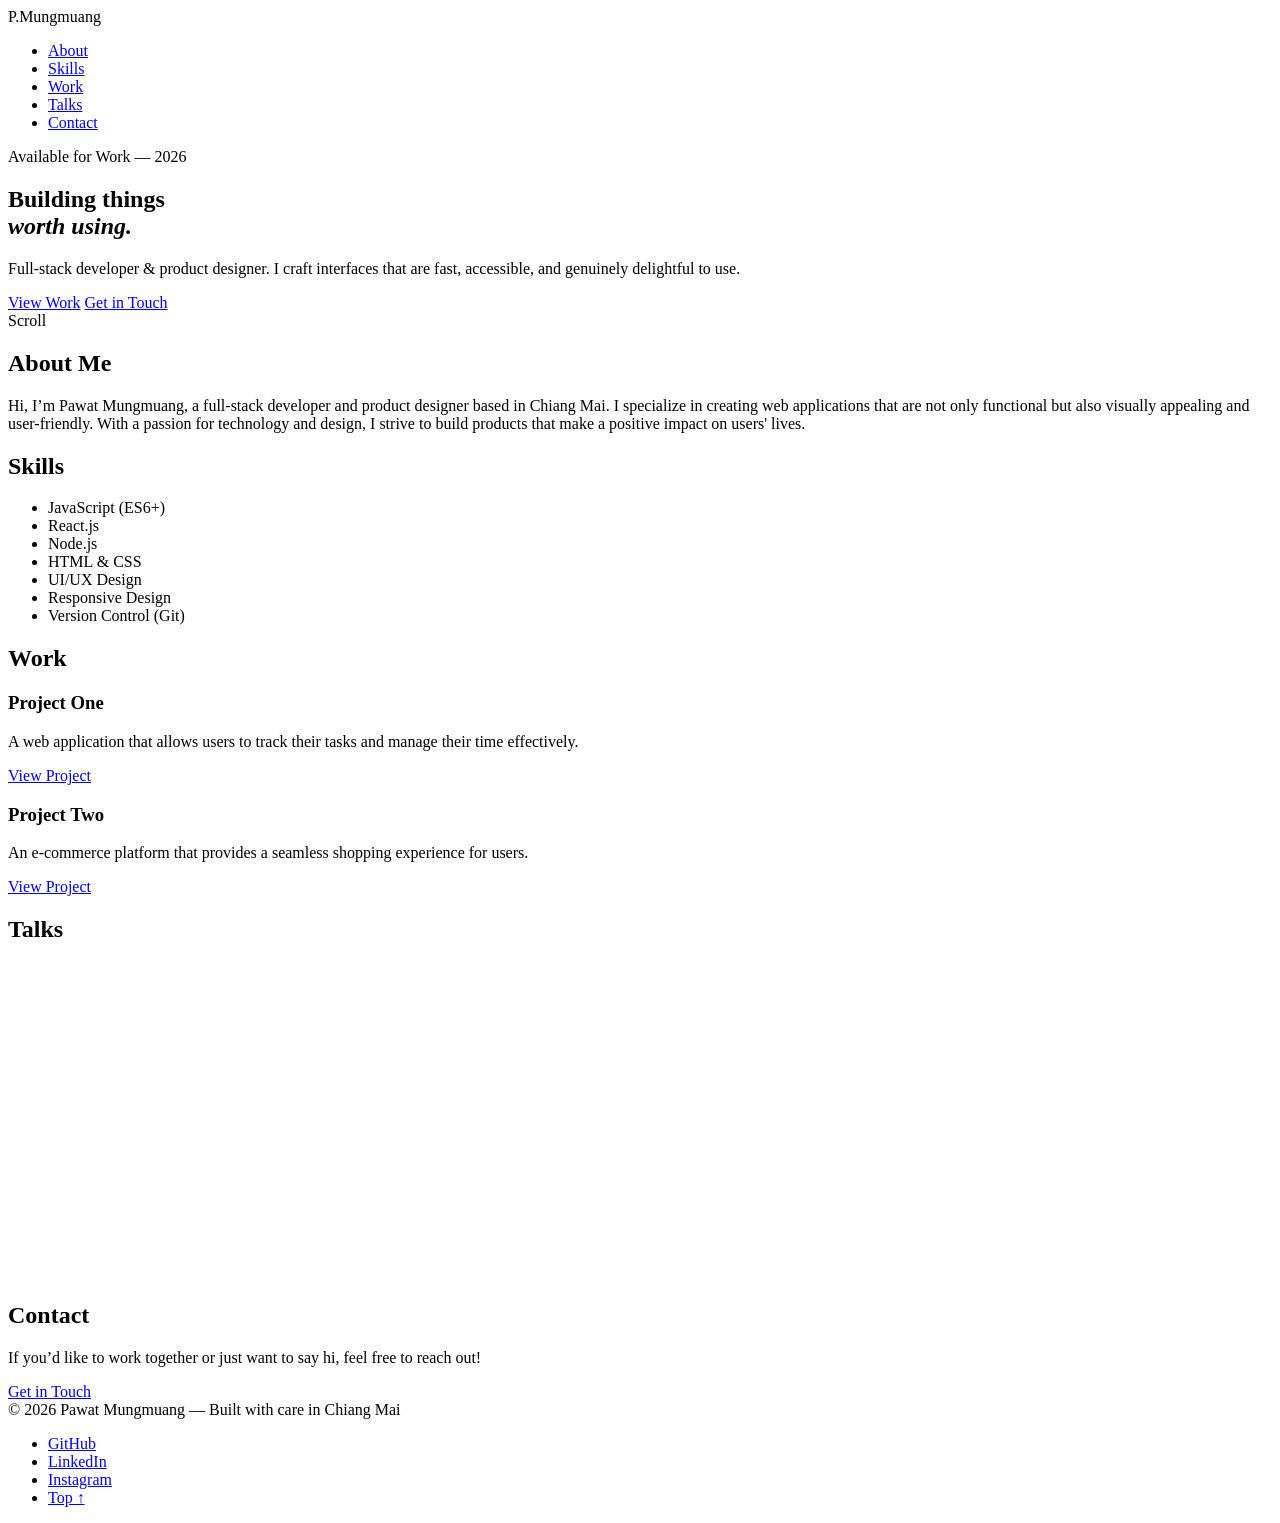
==== portfolio.html @ a6acd575 "initialize the web structure with nav & footer no css for now" ====
<!DOCTYPE html>
<html lang="en">

<head>
  <meta charset="UTF-8">
  <meta name="viewport" content="width=device-width, initial-scale=1.0">
  <title>Pawat Mungmuang — Portfolio</title>
  <meta name="description"
    content="Full-stack developer & product designer portfolio featuring projects, skills, and talks.">
  <link rel="preconnect" href="https://fonts.googleapis.com">
  <link rel="preconnect" href="https://fonts.gstatic.com" crossorigin>
  <link
    href="https://fonts.googleapis.com/css2?family=Playfair+Display:ital,wght@0,700;0,900;1,700&family=Inter:wght@300;400;500&family=JetBrains+Mono:wght@400;500&display=swap"
    rel="stylesheet">
  <link rel="stylesheet" href="style.css">
</head>

<body>
  <nav>
    <div class="nav-logo">P<span>.</span>Mungmuang</div>
    <ul class="nav-links">
      <li><a href="#about">About</a></li>
      <li><a href="#skills">Skills</a></li>
      <li><a href="#projects">Work</a></li>
      <li><a href="#video">Talks</a></li>
      <li><a href="#contact">Contact</a></li>
    </ul>
  </nav>

  <section id="home">
    <div class="hero-bg"></div>
    <div class="hero-overlay"></div>
    <div class="hero-content">
      <div class="hero-badge">Available for Work — 2026</div>
      <h1>Building things<br><em>worth using.</em></h1>
      <p class="hero-sub">Full-stack developer &amp; product designer. I craft interfaces that are fast, accessible, and
        genuinely delightful to use.</p>
      <div class="cta-row">
        <a href="#projects" class="btn btn-fill">View Work</a>
        <a href="#contact" class="btn btn-ghost">Get in Touch</a>
      </div>
    </div>
    <div class="scroll-hint">
      <div class="scroll-line"></div>
      <span>Scroll</span>
    </div>
  </section>

  <section id="about">
    <div class="section-content">
      <h2>About Me</h2>
      <p>Hi, I’m Pawat Mungmuang, a full-stack developer and product designer based in Chiang Mai. I specialize in
        creating web applications that are not only functional but also visually appealing and user-friendly. With a
        passion for technology and design, I strive to build products that make a positive impact on users' lives.</p>
    </div>
  </section>

  <section id="skills">
    <div class="section-content">
      <h2>Skills</h2>
      <ul class="skills-list">
        <li>JavaScript (ES6+)</li>
        <li>React.js</li>
        <li>Node.js</li>
        <li>HTML & CSS</li>
        <li>UI/UX Design</li>
        <li>Responsive Design</li>
        <li>Version Control (Git)</li>
      </ul>
    </div>
  </section>

  <section id="projects">
    <div class="section-content">
      <h2>Work</h2>
      <div class="projects-grid">
        <div class="project-card">
          <h3>Project One</h3>
          <p>A web application that allows users to track their tasks and manage their time effectively.</p>
          <a href="#" class="btn btn-ghost">View Project</a>
        </div>
        <div class="project-card">
          <h3>Project Two</h3>
          <p>An e-commerce platform that provides a seamless shopping experience for users.</p>
          <a href="#" class="btn btn-ghost">View Project</a>
        </div>
        <!-- Add more project cards as needed -->
      </div>
    </div>
  </section>

  <section id="video">
    <div class="section-content">
      <h2>Talks</h2>
      <div class="video-container">
        <iframe width="560" height="315" src="https://www.youtube.com/embed/dQw4w9WgXcQ" title="YouTube video player"
          frameborder="0" allow="accelerometer; autoplay; clipboard-write; encrypted-media; gyroscope; picture-in-picture"
          allowfullscreen></iframe>
      </div>
    </div>
  </section>

  <section id="contact">
    <div class="section-content">
      <h2>Contact</h2>
      <p>If you’d like to work together or just want to say hi, feel free to reach out!</p>
      <a href="mailto:pawat.mungmuang@gmail.com" class="btn btn-primary">Get in Touch</a>
    </div>
  </section>

  <footer>
    <span class="footer-copy">© 2026 Pawat Mungmuang — Built with care in Chiang Mai</span>
    <ul class="footer-links">
      <li><a href="https://github.com/Guide5028" target="_blank" rel="noreferrer">GitHub</a></li>
      <li><a href="https://www.linkedin.com/in/pawat-mungmuang-770a5140a/" target="_blank" rel="noreferrer">LinkedIn</a>
      </li>
      <li><a href="https://www.instagram.com/microwarm.g/" target="_blank" rel="noreferrer">Instagram</a></li>
      <li><a href="#home">Top ↑</a></li>
    </ul>
  </footer>

</body>

</html>
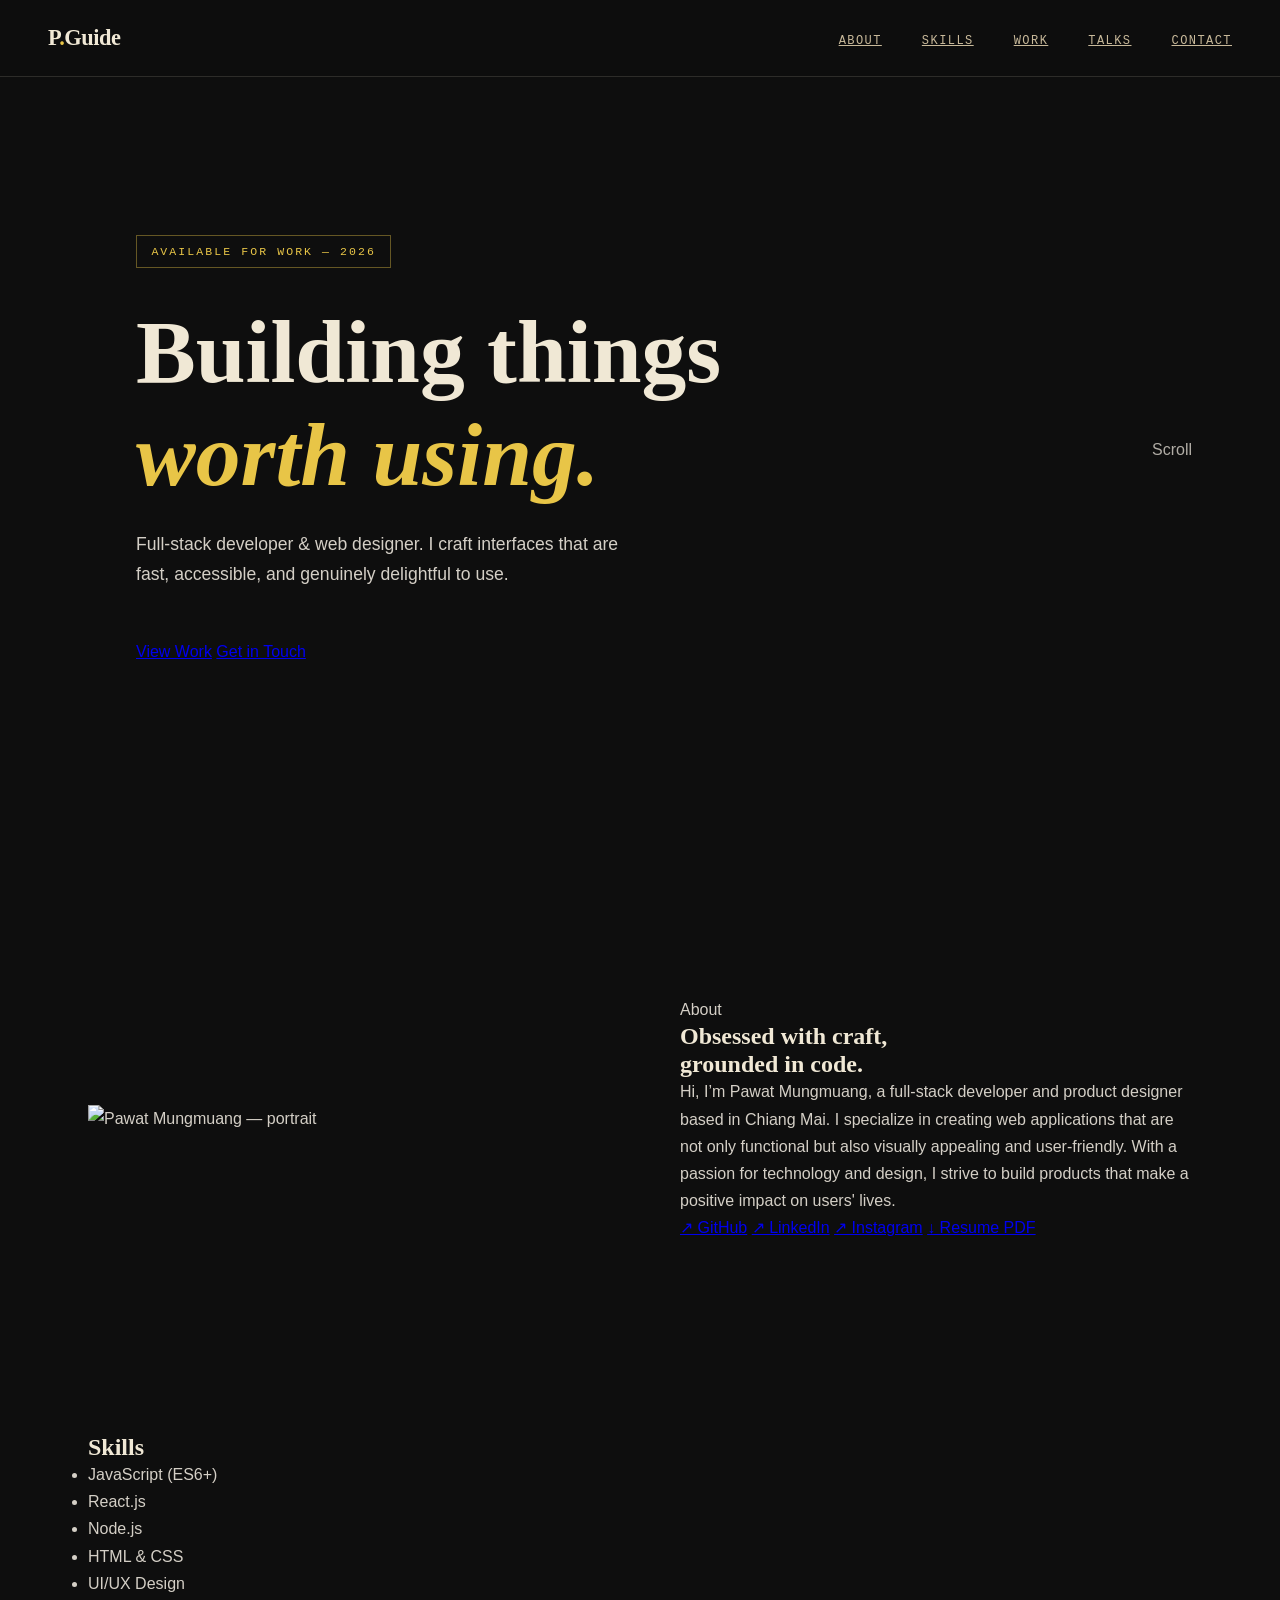
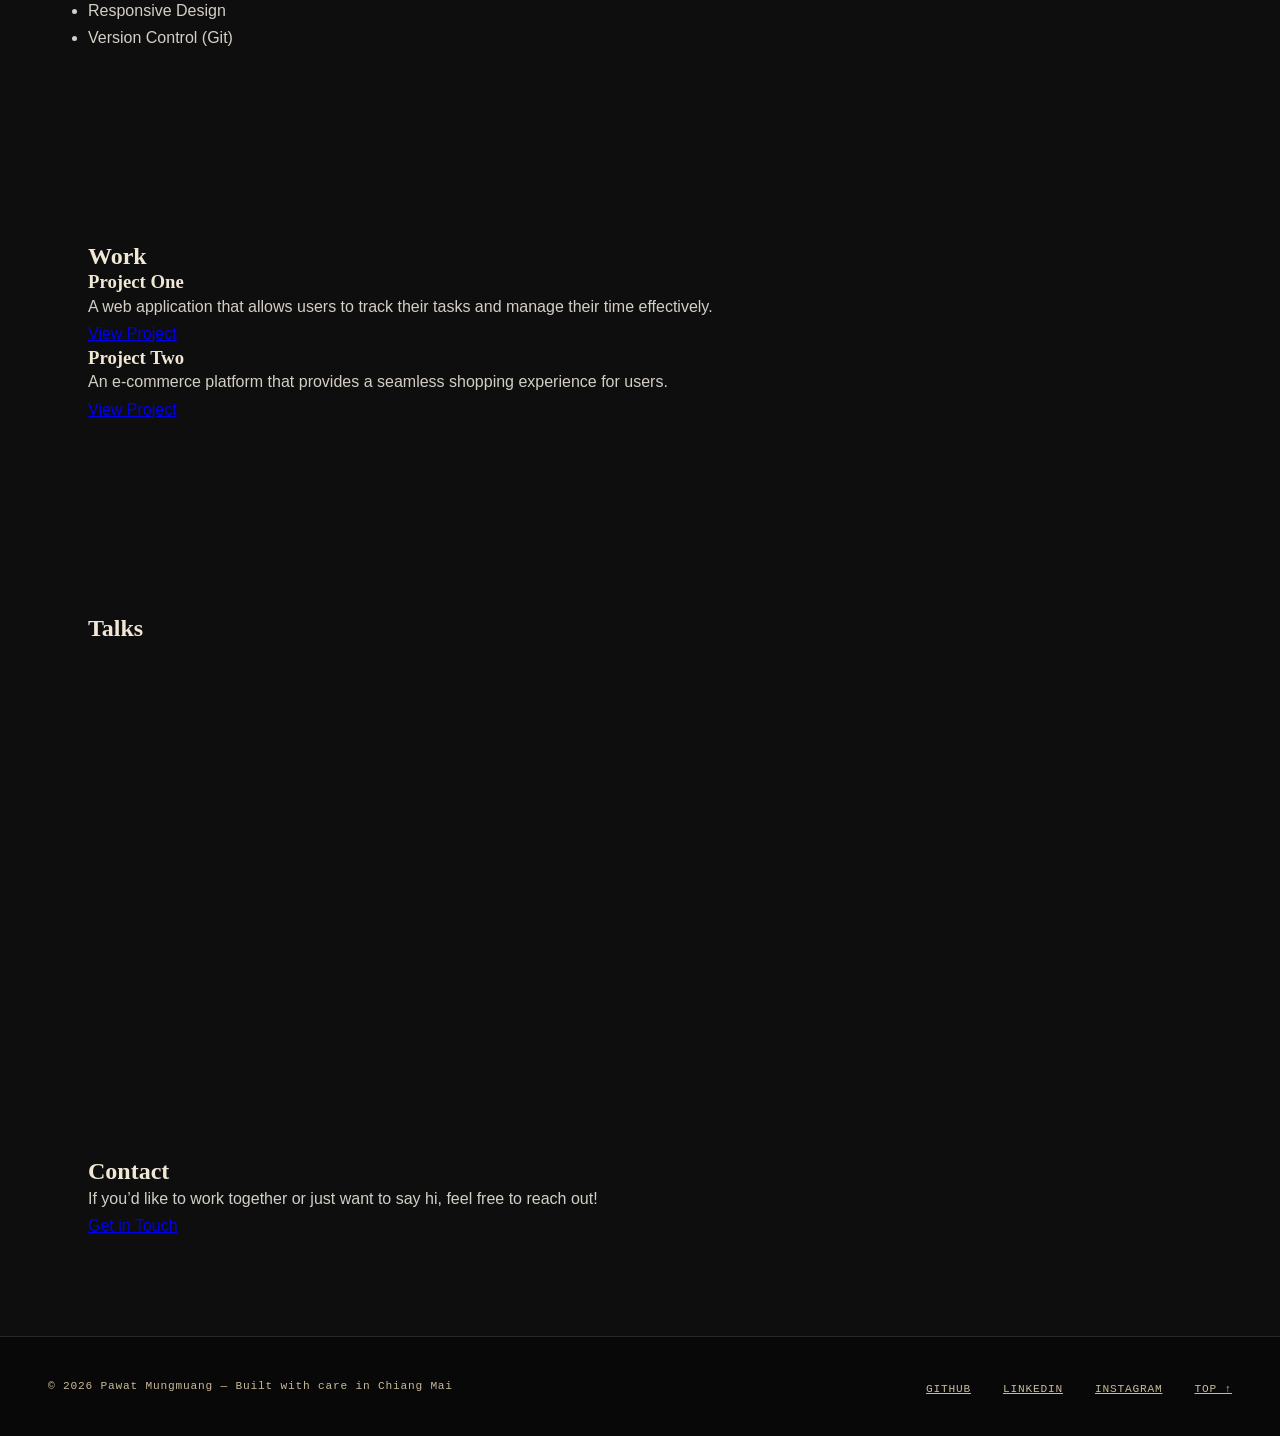
==== commit 2e925611: "HTML : edit hero banner and about section, CSS : Add nav+ hero banner + footer" ====
--- a/portfolio.html
+++ b/portfolio.html
@@ -17,7 +17,7 @@
 
 <body>
   <nav>
-    <div class="nav-logo">P<span>.</span>Mungmuang</div>
+    <div class="nav-logo">P<span>.</span>Guide</div>
     <ul class="nav-links">
       <li><a href="#about">About</a></li>
       <li><a href="#skills">Skills</a></li>
@@ -33,7 +33,7 @@
     <div class="hero-content">
       <div class="hero-badge">Available for Work — 2026</div>
       <h1>Building things<br><em>worth using.</em></h1>
-      <p class="hero-sub">Full-stack developer &amp; product designer. I craft interfaces that are fast, accessible, and
+      <p class="hero-sub">Full-stack developer &amp; web designer. I craft interfaces that are fast, accessible, and
         genuinely delightful to use.</p>
       <div class="cta-row">
         <a href="#projects" class="btn btn-fill">View Work</a>
@@ -47,11 +47,27 @@
   </section>
 
   <section id="about">
-    <div class="section-content">
-      <h2>About Me</h2>
-      <p>Hi, I’m Pawat Mungmuang, a full-stack developer and product designer based in Chiang Mai. I specialize in
-        creating web applications that are not only functional but also visually appealing and user-friendly. With a
-        passion for technology and design, I strive to build products that make a positive impact on users' lives.</p>
+    <div class="g2">
+      <div class="img-frame">
+        <img alt="Pawat Mungmuang — portrait"
+          src="https://images.unsplash.com/photo-1507003211169-0a1dd7228f2d?w=500&h=667&fit=crop&auto=format">
+      </div>
+      <div>
+        <span class="label">About</span>
+        <h2>Obsessed with craft,<br>grounded in code.</h2>
+        <p class="about-p">Hi, I’m Pawat Mungmuang, a full-stack developer and product designer based in Chiang Mai. I
+          specialize in
+          creating web applications that are not only functional but also visually appealing and user-friendly. With a
+          passion for technology and design, I strive to build products that make a positive impact on users' lives.</p>
+        <div class="socials">
+          <a href="https://github.com/Guide5028" target="_blank" rel="noreferrer">↗ GitHub</a>
+          <a href="https://www.linkedin.com/in/pawat-mungmuang-770a5140a/" target="_blank" rel="noreferrer">↗
+            LinkedIn</a>
+          <a href="https://www.instagram.com/microwarm.g/" target="_blank" rel="noreferrer">↗ Instagram</a>
+          <a href="https://drive.google.com/file/d/1X5JZJZJZJZJZJZJZJZJZJZJZJZJZJZJ/view?usp=sharing" target="_blank"
+            rel="noreferrer">↓ Resume PDF</a>
+        </div>
+      </div>
     </div>
   </section>
 
@@ -93,8 +109,9 @@
     <div class="section-content">
       <h2>Talks</h2>
       <div class="video-container">
-        <iframe width="560" height="315" src="https://www.youtube.com/embed/dQw4w9WgXcQ" title="YouTube video player"
-          frameborder="0" allow="accelerometer; autoplay; clipboard-write; encrypted-media; gyroscope; picture-in-picture"
+        <iframe width="560" height="315" src="https://www.youtube.com/watch?v=dQw4w9WgXcQ" title="YouTube video player"
+          frameborder="0"
+          allow="accelerometer; autoplay; clipboard-write; encrypted-media; gyroscope; picture-in-picture"
           allowfullscreen></iframe>
       </div>
     </div>
--- a/style.css
+++ b/style.css
@@ -0,0 +1,203 @@
+:root {
+  --bg: #0e0e0e;
+  --card: #1a1a1a;
+  --cream: #f0e8d5;
+  --muted: #c8b99a;
+  --accent: #e8c547;
+  --accent2: #a8893a;
+  --body: #d4cfc6;
+  --b-sub: #f0e8d524;
+  --b-acc: #e8c54766;
+}
+
+*,
+*::before,
+*::after {
+  box-sizing: border-box;
+  margin: 0;
+  padding: 0;
+}
+
+html {
+  scroll-behavior: smooth;
+  font-size: 16px;
+}
+
+body {
+  background: var(--bg);
+  color: var(--body);
+  font-family: "Inter", sans-serif;
+  line-height: 1.7;
+}
+
+h1,
+h2,
+h3 {
+  color: var(--cream);
+  font-family: "Playfair Display", serif;
+  line-height: 1.15;
+}
+
+/* nav */
+nav {
+  z-index: 100;
+  backdrop-filter: blur(14px);
+  -webkit-backdrop-filter: blur(14px);
+  border-bottom: 1px solid var(--b-sub);
+  background: #0e0e0ee0;
+  justify-content: space-between;
+  align-items: center;
+  padding: 1.2rem 3rem;
+  display: flex;
+  position: fixed;
+  top: 0;
+  left: 0;
+  right: 0;
+}
+
+.nav-logo {
+  color: var(--cream);
+  letter-spacing: -0.02em;
+  font-family: "Playfair Display", serif;
+  font-size: 1.4rem;
+  font-weight: 700;
+}
+
+.nav-logo span {
+  color: var(--accent);
+}
+
+.nav-links {
+  gap: 2.5rem;
+  list-style: none;
+  display: flex;
+}
+
+.nav-links a {
+  letter-spacing: 0.12em;
+  text-transform: uppercase;
+  color: var(--muted);
+  font-family: "JetBrains Mono", monospace;
+  font-size: 0.75rem;
+}
+
+.nav-links a:hover {
+  color: var(--accent);
+}
+
+section {
+  max-width: 1200px;
+  margin: 0 auto;
+  padding: 6rem 3rem;
+}
+
+.g2 {
+  grid-template-columns: 1fr 1fr;
+  align-items: center;
+  gap: 5rem;
+  display: grid;
+}
+
+/* Hero */
+#home {
+  align-items: center;
+  min-height: 100vh;
+  display: flex;
+  position: relative;
+  overflow: hidden;
+}
+
+.hero-bg {
+  filter: brightness(0.22) saturate(0.5);
+  z-index: 0;
+  background-image: url("https://images.unsplash.com/photo-1555066931-4365d14bab8c?w=1600&h=900&fit=crop&auto=format");
+  background-position: center;
+  background-size: cover;
+  position: absolute;
+  inset: 0;
+}
+
+.hero-overlay {
+  z-index: 1;
+  background: linear-gradient(135deg, #0e0e0ec7 0%, #0e0e0e40 65%, #0000 100%);
+  position: absolute;
+  inset: 0;
+}
+
+.hero-content {
+  z-index: 2;
+  width: 100%;
+  max-width: 1200px;
+  margin: 0 auto;
+  padding: 8rem 3rem;
+  position: relative;
+}
+
+.hero-badge {
+  letter-spacing: 0.18em;
+  text-transform: uppercase;
+  color: var(--accent);
+  border: 1px solid var(--b-acc);
+  margin-bottom: 2rem;
+  padding: 0.35rem 0.9rem;
+  font-family: "JetBrains Mono", monospace;
+  font-size: 0.72rem;
+  display: inline-block;
+}
+
+#home h1 {
+  max-width: 14ch;
+  margin-bottom: 1.5rem;
+  font-size: clamp(3rem, 7vw, 6.5rem);
+  font-weight: 900;
+}
+
+#home h1 em {
+  color: var(--accent);
+  font-style: italic;
+}
+
+.hero-sub {
+  color: var(--body);
+  max-width: 50ch;
+  margin-bottom: 3rem;
+  font-size: 1.1rem;
+  font-weight: 300;
+}
+
+/* Footer */
+footer {
+  border-top: 1px solid var(--b-sub);
+  background: #080808;
+  flex-wrap: wrap;
+  justify-content: space-between;
+  align-items: center;
+  gap: 1rem;
+  padding: 2.25rem 3rem;
+  display: flex;
+}
+
+.footer-copy {
+  color: var(--muted);
+  letter-spacing: 0.07em;
+  font-family: "JetBrains Mono", monospace;
+  font-size: 0.7rem;
+}
+
+.footer-links {
+  gap: 2rem;
+  list-style: none;
+  display: flex;
+}
+
+.footer-links a {
+  color: var(--muted);
+  letter-spacing: 0.07em;
+  text-transform: uppercase;
+  font-family: "JetBrains Mono", monospace;
+  font-size: 0.7rem;
+}
+
+.footer-links a:hover {
+  color: var(--accent);
+}
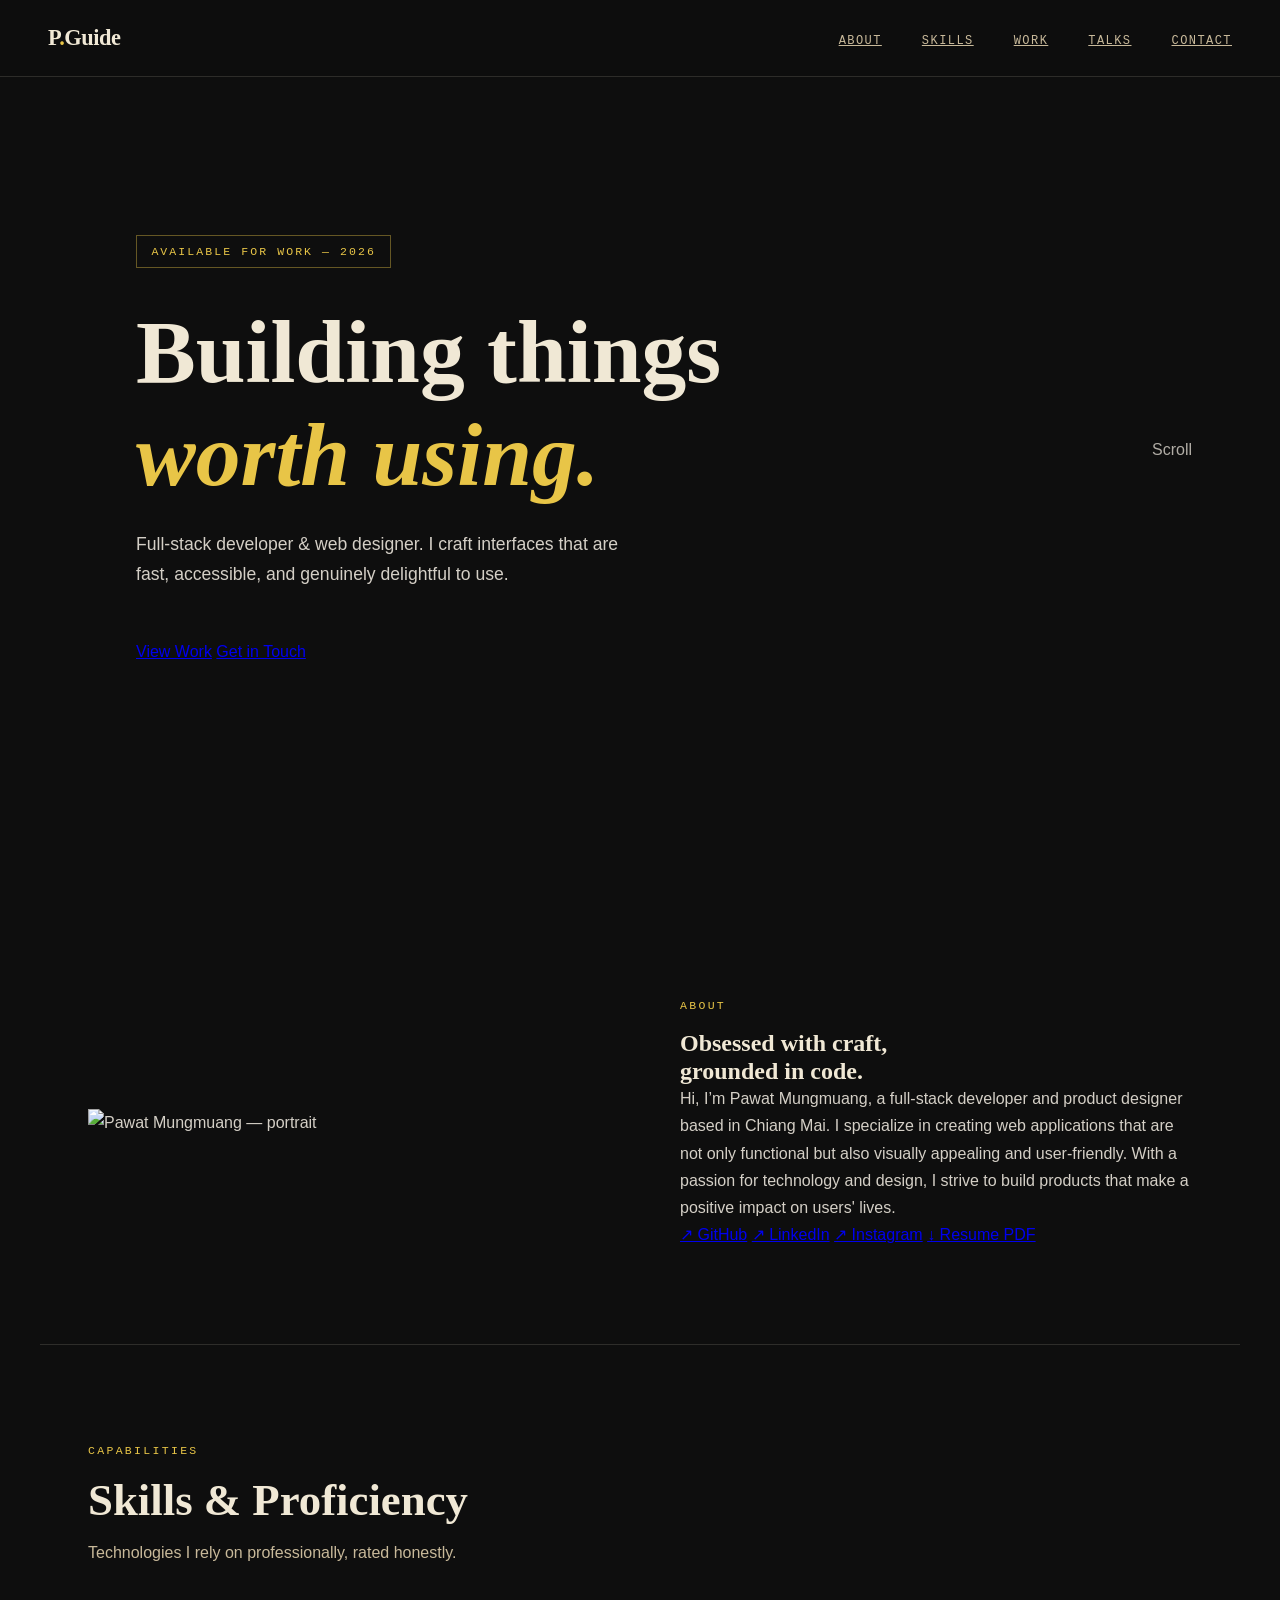
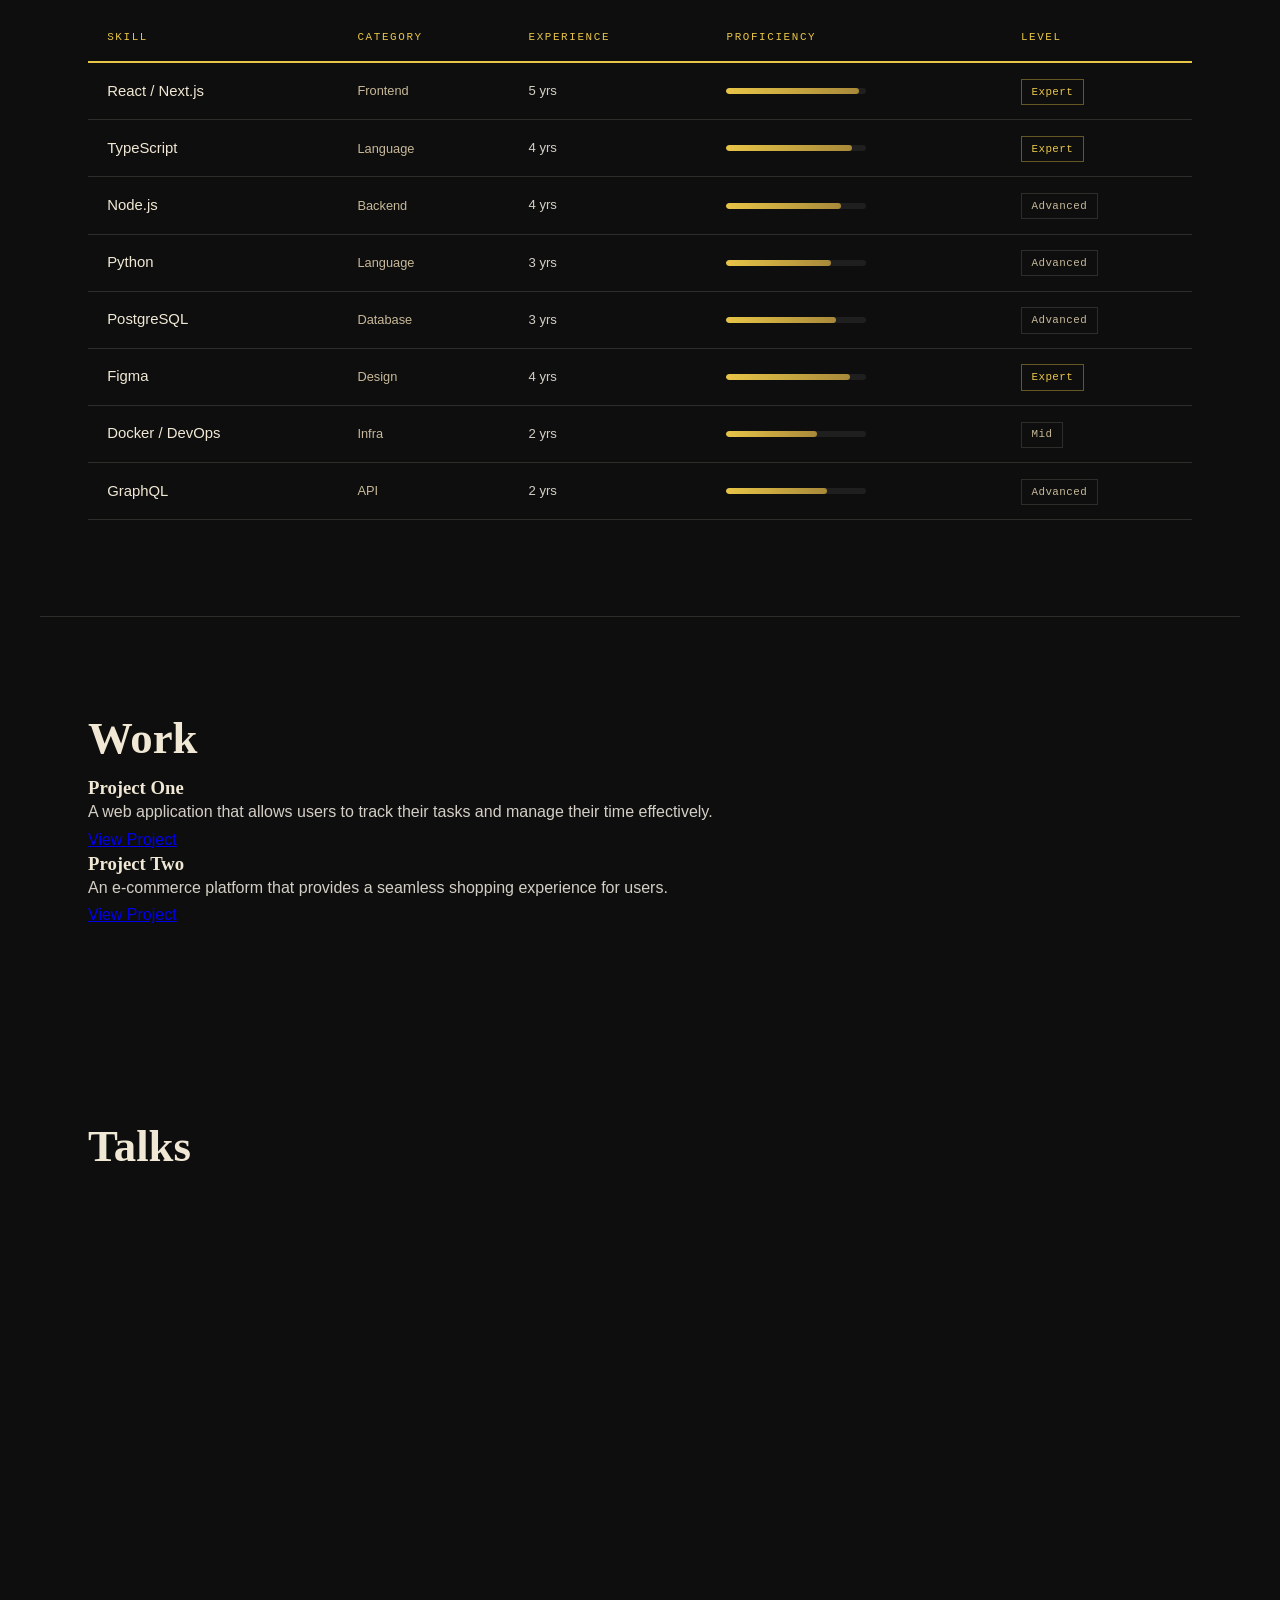
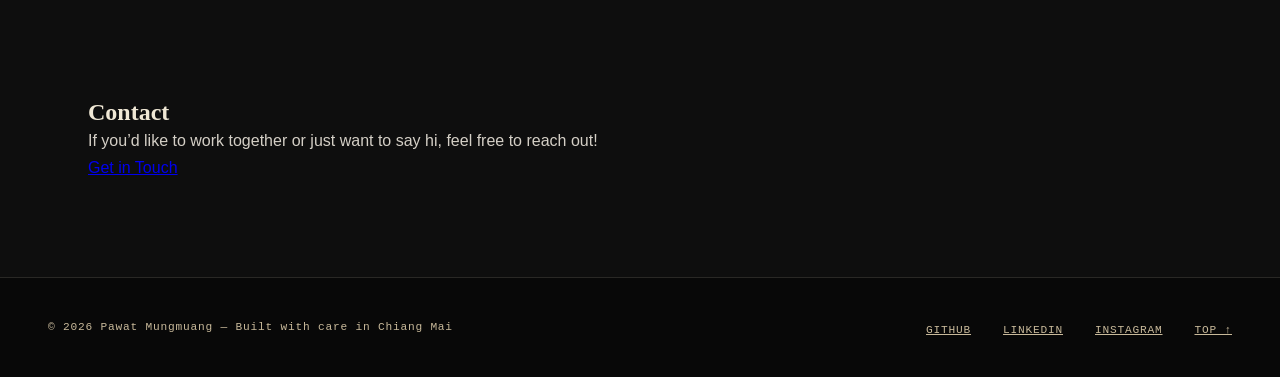
==== commit c923678a: "update skills section in both html and css" ====
--- a/portfolio.html
+++ b/portfolio.html
@@ -16,6 +16,7 @@
 </head>
 
 <body>
+
   <nav>
     <div class="nav-logo">P<span>.</span>Guide</div>
     <ul class="nav-links">
@@ -71,20 +72,116 @@
     </div>
   </section>
 
+  <hr class="divider">
+
   <section id="skills">
-    <div class="section-content">
-      <h2>Skills</h2>
-      <ul class="skills-list">
-        <li>JavaScript (ES6+)</li>
-        <li>React.js</li>
-        <li>Node.js</li>
-        <li>HTML & CSS</li>
-        <li>UI/UX Design</li>
-        <li>Responsive Design</li>
-        <li>Version Control (Git)</li>
-      </ul>
-    </div>
-  </section>
+    <span class="label">Capabilities</span>
+    <h2>Skills &amp; Proficiency</h2>
+    <p class="section-sub">Technologies I rely on professionally, rated honestly.</p>
+    <table>
+      <thead>
+        <tr>
+          <th>Skill</th>
+          <th>Category</th>
+          <th>Experience</th>
+          <th>Proficiency</th>
+          <th>Level</th>
+        </tr>
+      </thead>
+      <tbody>
+        <tr>
+          <td class="sn">React / Next.js</td>
+          <td class="mono skill-cat">Frontend</td>
+          <td class="mono skill-years">5 yrs</td>
+          <td>
+            <div class="bar-wrap">
+              <div class="bar-fill" style="width: 95%;"></div>
+            </div>
+          </td>
+          <td><span class="badge expert">Expert</span></td>
+        </tr>
+        <tr>
+          <td class="sn">TypeScript</td>
+          <td class="mono skill-cat">Language</td>
+          <td class="mono skill-years">4 yrs</td>
+          <td>
+            <div class="bar-wrap">
+              <div class="bar-fill" style="width: 90%;"></div>
+            </div>
+          </td>
+          <td><span class="badge expert">Expert</span></td>
+        </tr>
+        <tr>
+          <td class="sn">Node.js</td>
+          <td class="mono skill-cat">Backend</td>
+          <td class="mono skill-years">4 yrs</td>
+          <td>
+            <div class="bar-wrap">
+              <div class="bar-fill" style="width: 82%;"></div>
+            </div>
+          </td>
+          <td><span class="badge">Advanced</span></td>
+        </tr>
+        <tr>
+          <td class="sn">Python</td>
+          <td class="mono skill-cat">Language</td>
+          <td class="mono skill-years">3 yrs</td>
+          <td>
+            <div class="bar-wrap">
+              <div class="bar-fill" style="width: 75%;"></div>
+            </div>
+          </td>
+          <td><span class="badge">Advanced</span></td>
+        </tr>
+        <tr>
+          <td class="sn">PostgreSQL</td>
+          <td class="mono skill-cat">Database</td>
+          <td class="mono skill-years">3 yrs</td>
+          <td>
+            <div class="bar-wrap">
+              <div class="bar-fill" style="width: 78%;"></div>
+            </div>
+          </td>
+          <td><span class="badge">Advanced</span></td>
+        </tr>
+        <tr>
+          <td class="sn">Figma</td>
+          <td class="mono skill-cat">Design</td>
+          <td class="mono skill-years">4 yrs</td>
+          <td>
+            <div class="bar-wrap">
+              <div class="bar-fill" style="width: 88%;"></div>
+            </div>
+          </td>
+          <td><span class="badge expert">Expert</span></td>
+        </tr>
+        <tr>
+          <td class="sn">Docker / DevOps</td>
+          <td class="mono skill-cat">Infra</td>
+          <td class="mono skill-years">2 yrs</td>
+          <td>
+            <div class="bar-wrap">
+              <div class="bar-fill" style="width: 65%;"></div>
+            </div>
+          </td>
+          <td><span class="badge">Mid</span></td>
+        </tr>
+        <tr>
+          <td class="sn">GraphQL</td>
+          <td class="mono skill-cat">API</td>
+          <td class="mono skill-years">2 yrs</td>
+          <td>
+            <div class="bar-wrap">
+              <div class="bar-fill" style="width: 72%;"></div>
+            </div>
+          </td>
+          <td><span class="badge">Advanced</span></td>
+        </tr>
+      </tbody>
+    </table>
+  </section>
+
+  <hr class="divider">
 
   <section id="projects">
     <div class="section-content">
--- a/style.css
+++ b/style.css
@@ -98,6 +98,23 @@
   display: grid;
 }
 
+hr.divider {
+  border: none;
+  border-top: 1px solid var(--b-sub);
+  max-width: 1200px;
+  margin: 0 auto;
+}
+
+.label {
+  letter-spacing: 0.2em;
+  text-transform: uppercase;
+  color: var(--accent);
+  margin-bottom: 0.9rem;
+  font-family: "JetBrains Mono", monospace;
+  font-size: 0.72rem;
+  display: block;
+}
+
 /* Hero */
 #home {
   align-items: center;
@@ -163,6 +180,109 @@
   margin-bottom: 3rem;
   font-size: 1.1rem;
   font-weight: 300;
+}
+
+/* About */
+#about {
+  padding: 6rem 3rem;
+}
+
+/* Skills */
+#skills h2 {
+  margin-bottom: 0.75rem;
+  font-size: clamp(2rem, 3.5vw, 3rem);
+}
+
+.section-sub {
+  color: var(--muted);
+  margin-bottom: 3rem;
+}
+
+table {
+  border-collapse: collapse;
+  width: 100%;
+  font-size: 0.93rem;
+}
+
+thead tr {
+  border-bottom: 2px solid var(--accent);
+}
+
+th {
+  letter-spacing: 0.15em;
+  text-transform: uppercase;
+  color: var(--accent);
+  text-align: left;
+  padding: 0.9rem 1.2rem;
+  font-family: "JetBrains Mono", monospace;
+  font-size: 0.68rem;
+  font-weight: 500;
+}
+
+td {
+  color: var(--body);
+  border-bottom: 1px solid var(--b-sub);
+  vertical-align: middle;
+  padding: 0.9rem 1.2rem;
+}
+
+tr:hover td {
+  background: #e8c5470a;
+}
+
+.sn {
+  color: var(--cream);
+  font-weight: 500;
+}
+
+.skill-cat {
+  font-size: 0.8rem;
+  color: var(--muted);
+}
+
+.skill-years {
+  font-size: 0.82rem;
+}
+
+.bar-wrap {
+  background: #ffffff12;
+  border-radius: 3px;
+  width: 140px;
+  height: 6px;
+  overflow: hidden;
+}
+
+.bar-fill {
+  background: linear-gradient(90deg, var(--accent), var(--accent2));
+  border-radius: 3px;
+  height: 100%;
+}
+
+.badge {
+  border: 1px solid var(--b-sub);
+  color: var(--muted);
+  letter-spacing: 0.04em;
+  padding: 0.18rem 0.6rem;
+  font-family: "JetBrains Mono", monospace;
+  font-size: 0.68rem;
+  display: inline-block;
+}
+
+.badge.expert {
+  border-color: var(--b-acc);
+  color: var(--accent);
+}
+
+/* Projects */
+#projects h2 {
+  margin-bottom: 0.75rem;
+  font-size: clamp(2rem, 3.5vw, 3rem);
+}
+
+/* Video */
+#video h2 {
+  margin-bottom: 0.75rem;
+  font-size: clamp(2rem, 3.5vw, 3rem);
 }
 
 /* Footer */
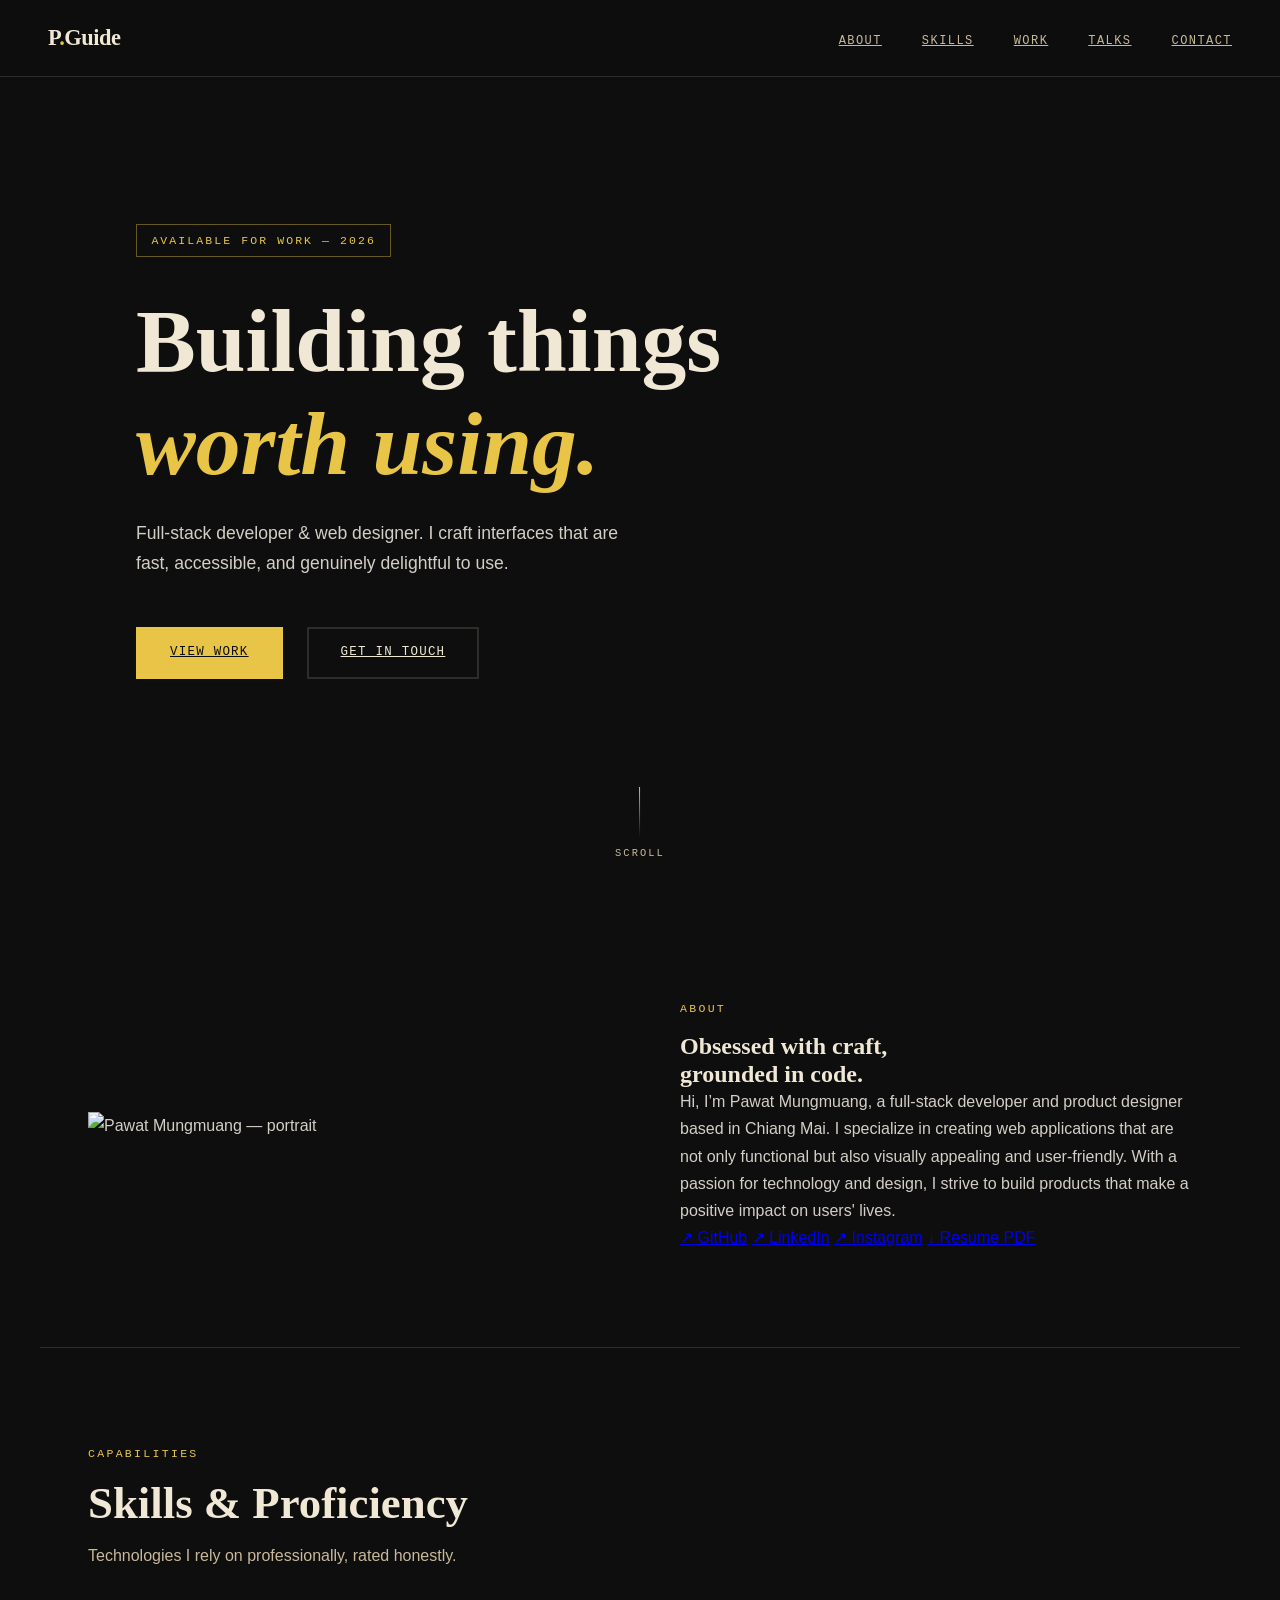
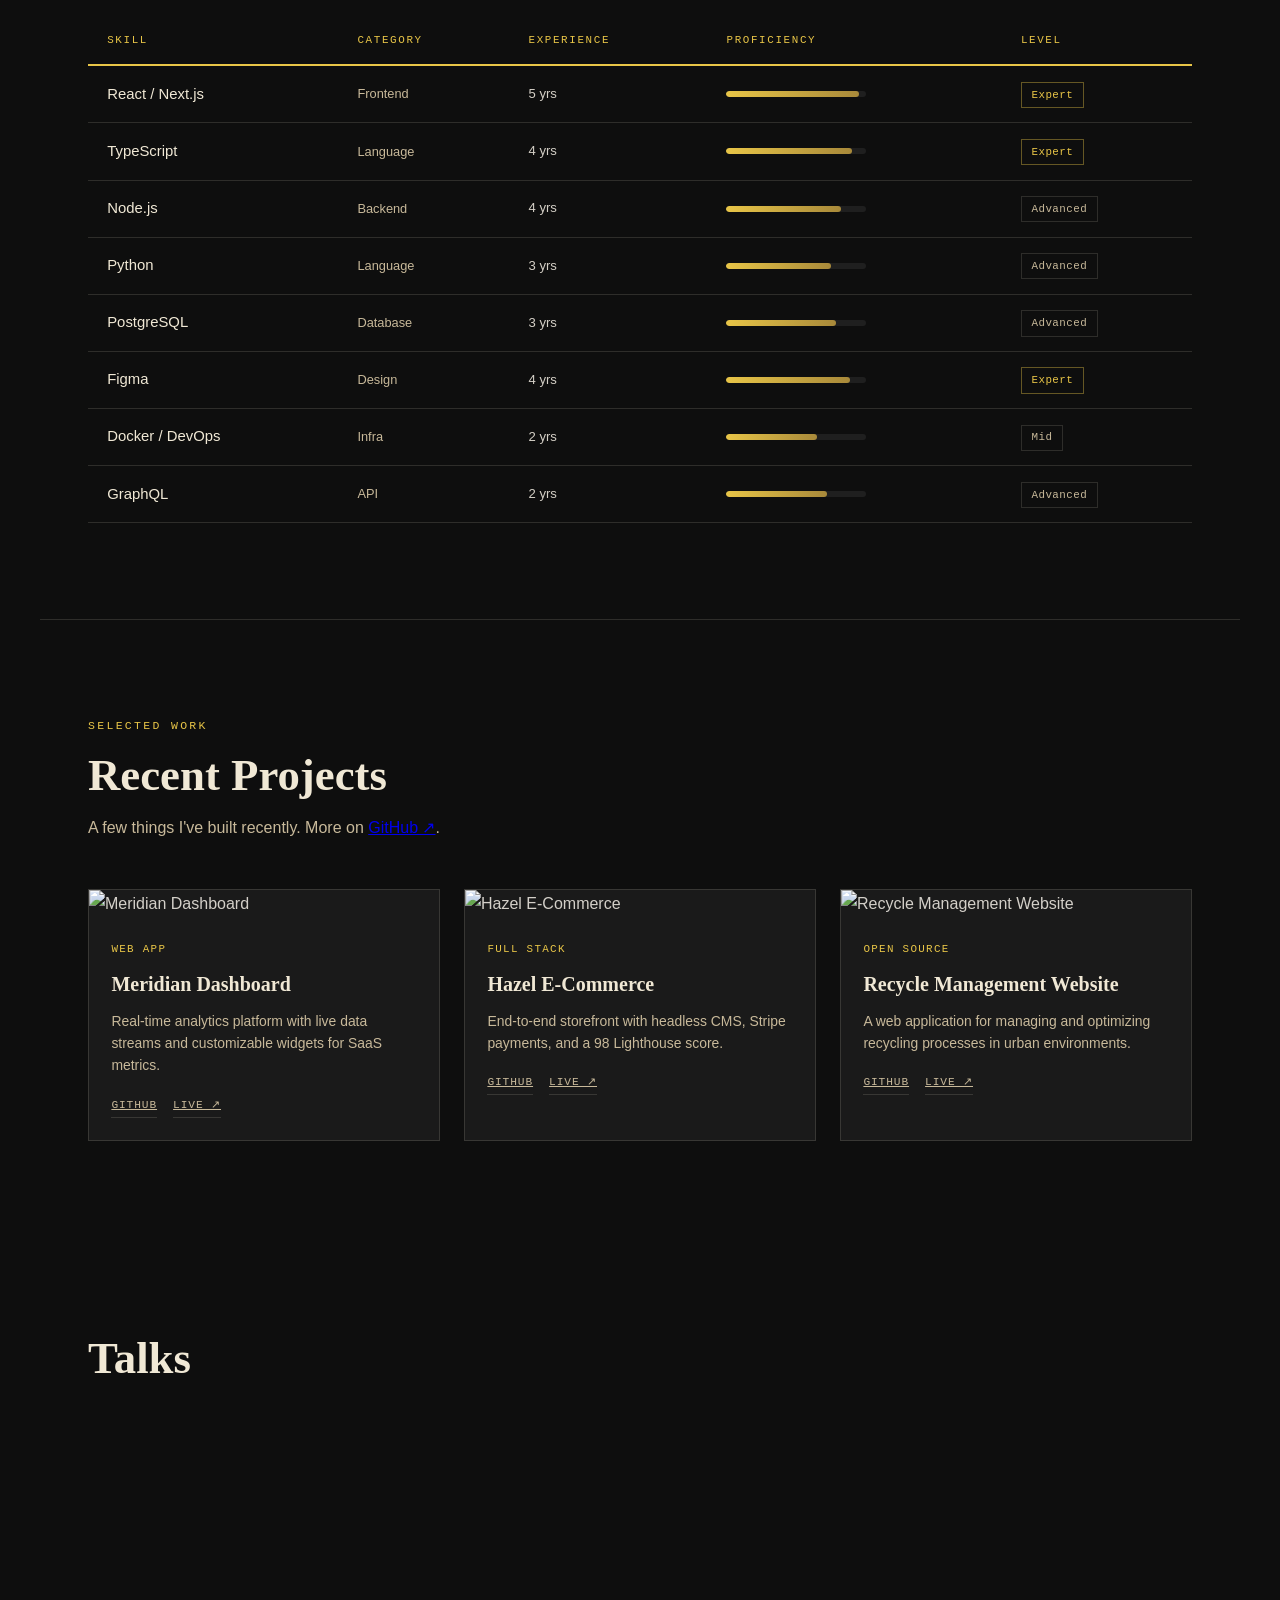
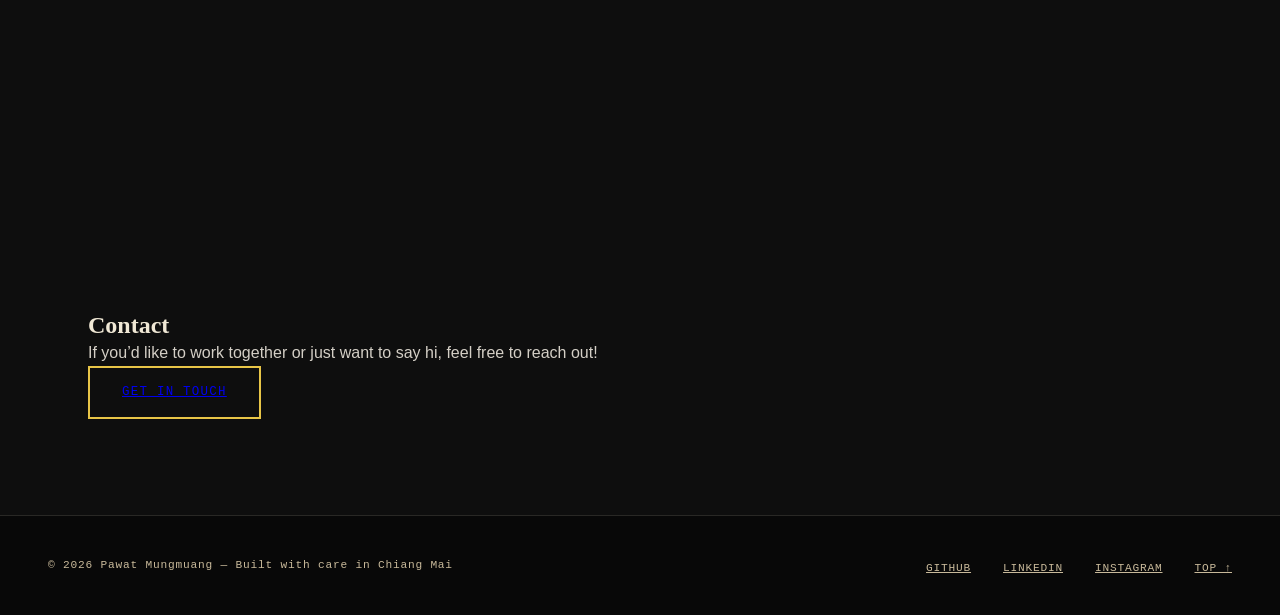
==== commit 80c724cd: "Update Projects section and add cards" ====
--- a/portfolio.html
+++ b/portfolio.html
@@ -184,20 +184,51 @@
   <hr class="divider">
 
   <section id="projects">
-    <div class="section-content">
-      <h2>Work</h2>
-      <div class="projects-grid">
-        <div class="project-card">
-          <h3>Project One</h3>
-          <p>A web application that allows users to track their tasks and manage their time effectively.</p>
-          <a href="#" class="btn btn-ghost">View Project</a>
-        </div>
-        <div class="project-card">
-          <h3>Project Two</h3>
-          <p>An e-commerce platform that provides a seamless shopping experience for users.</p>
-          <a href="#" class="btn btn-ghost">View Project</a>
-        </div>
-        <!-- Add more project cards as needed -->
+    <span class="label">Selected Work</span>
+    <h2>Recent Projects</h2>
+    <p class="section-sub">A few things I've built recently. More on <a href="https://github.com" target="_blank"
+        rel="noreferrer">GitHub ↗</a>.</p>
+    <div class="card-grid">
+      <div class="card">
+        <img alt="Meridian Dashboard"
+          src="https://images.unsplash.com/photo-1551288049-bebda4e38f71?w=600&h=375&fit=crop&auto=format">
+        <div class="card-body">
+          <span class="card-tag">Web App</span>
+          <div class="card-title">Meridian Dashboard</div>
+          <p class="card-desc">Real-time analytics platform with live data streams and customizable widgets for SaaS
+            metrics.</p>
+          <div class="card-links">
+            <a href="https://github.com" target="_blank" rel="noreferrer">GitHub</a>
+            <a href="https://github.com" target="_blank" rel="noreferrer">Live ↗</a>
+          </div>
+        </div>
+      </div>
+      <div class="card">
+        <img alt="Hazel E-Commerce"
+          src="https://images.unsplash.com/photo-1556742049-0cfed4f6a45d?w=600&h=375&fit=crop&auto=format">
+        <div class="card-body">
+          <span class="card-tag">Full Stack</span>
+          <div class="card-title">Hazel E-Commerce</div>
+          <p class="card-desc">End-to-end storefront with headless CMS, Stripe payments, and a 98 Lighthouse score.</p>
+          <div class="card-links">
+            <a href="https://github.com" target="_blank" rel="noreferrer">GitHub</a>
+            <a href="https://github.com" target="_blank" rel="noreferrer">Live ↗</a>
+          </div>
+        </div>
+      </div>
+      <div class="card">
+        <img alt="Recycle Management Website"
+          src="https://media.discordapp.net/attachments/1333651254127235123/1532589100656492736/Screenshot_2569-07-31_at_10.21.45.png?ex=6a6d6653&is=6a6c14d3&hm=c44a9228c68ee12c54109293d2db63074d7901cdd359fbd3a3eaeb58b824cf7e&=&format=webp&quality=lossless&width=1894&height=1088">
+        <div class="card-body">
+          <span class="card-tag">Open Source</span>
+          <div class="card-title">Recycle Management Website</div>
+          <p class="card-desc">A web application for managing and optimizing recycling processes in urban environments.
+          </p>
+          <div class="card-links">
+            <a href="https://github.com/Guide5028/Secondhand-Management-System" target="_blank" rel="noreferrer">GitHub</a>
+            <a href="https://github.com" target="_blank" rel="noreferrer">Live ↗</a>
+          </div>
+        </div>
       </div>
     </div>
   </section>
--- a/style.css
+++ b/style.css
@@ -182,6 +182,72 @@
   font-weight: 300;
 }
 
+.cta-row {
+  gap: 1.5rem;
+  display: flex;
+}
+
+.btn {
+  letter-spacing: 0.1em;
+  text-transform: uppercase;
+  border: 2px solid var(--accent);
+  cursor: pointer;
+  padding: 0.85rem 2rem;
+  font-family: "JetBrains Mono", monospace;
+  font-size: 0.78rem;
+  font-weight: 500;
+  transition: background 0.2s, color 0.2s;
+  display: inline-block;
+}
+
+.btn-fill {
+  background: var(--accent);
+  color: var(--bg);
+}
+
+.btn-fill:hover {
+  color: var(--accent);
+  background: none;
+}
+
+.btn-ghost {
+  color: var(--cream);
+  border-color: var(--b-sub);
+  background: none;
+}
+
+.btn-ghost:hover {
+  border-color: var(--cream);
+  color: var(--cream);
+}
+
+.scroll-hint {
+  z-index: 2;
+  flex-direction: column;
+  align-items: center;
+  gap: 0.5rem;
+  display: flex;
+  position: absolute;
+  bottom: 2.5rem;
+  left: 50%;
+  transform: translateX(-50%);
+}
+
+.scroll-hint span {
+  letter-spacing: 0.2em;
+  text-transform: uppercase;
+  color: var(--muted);
+  font-family: "JetBrains Mono", monospace;
+  font-size: 0.65rem;
+}
+
+.scroll-line {
+  background: linear-gradient(to bottom, var(--accent), transparent);
+  width: 1px;
+  height: 50px;
+  animation: pulse 2s ease-in-out infinite;
+}
+
 /* About */
 #about {
   padding: 6rem 3rem;
@@ -277,6 +343,86 @@
 #projects h2 {
   margin-bottom: 0.75rem;
   font-size: clamp(2rem, 3.5vw, 3rem);
+}
+
+.card-grid {
+  grid-template-columns: repeat(3, 1fr);
+  gap: 1.5rem;
+  display: grid;
+}
+
+.card {
+  background: var(--card);
+  border: 1px solid var(--b-sub);
+  transition: border-color 0.25s, transform 0.25s;
+  overflow: hidden;
+}
+
+.card:hover {
+  border-color: var(--b-acc);
+  transform: translateY(-4px);
+}
+
+.card img {
+  aspect-ratio: 16 / 10;
+  object-fit: cover;
+  filter: grayscale(25%);
+  width: 100%;
+  transition: filter 0.3s;
+}
+
+.card:hover img {
+  filter: grayscale(0%);
+}
+
+.card-body {
+  padding: 1.4rem;
+}
+
+.card-tag {
+  letter-spacing: 0.12em;
+  text-transform: uppercase;
+  color: var(--accent);
+  margin-bottom: 0.55rem;
+  font-family: "JetBrains Mono", monospace;
+  font-size: 0.68rem;
+  display: block;
+}
+
+.card-title {
+  color: var(--cream);
+  margin-bottom: 0.55rem;
+  font-family: "Playfair Display", serif;
+  font-size: 1.25rem;
+  font-weight: 700;
+}
+
+.card-desc {
+  color: var(--muted);
+  margin-bottom: 1.2rem;
+  font-size: 0.87rem;
+  line-height: 1.6;
+}
+
+.card-links {
+  gap: 1rem;
+  display: flex;
+}
+
+.card-links a {
+  color: var(--muted);
+  letter-spacing: 0.08em;
+  text-transform: uppercase;
+  border-bottom: 1px solid var(--b-sub);
+  padding-bottom: 0.12rem;
+  font-family: "JetBrains Mono", monospace;
+  font-size: 0.7rem;
+  transition: color 0.2s, border-color 0.2s;
+}
+
+.card-links a:hover {
+  color: var(--accent);
+  border-color: var(--b-acc);
 }
 
 /* Video */
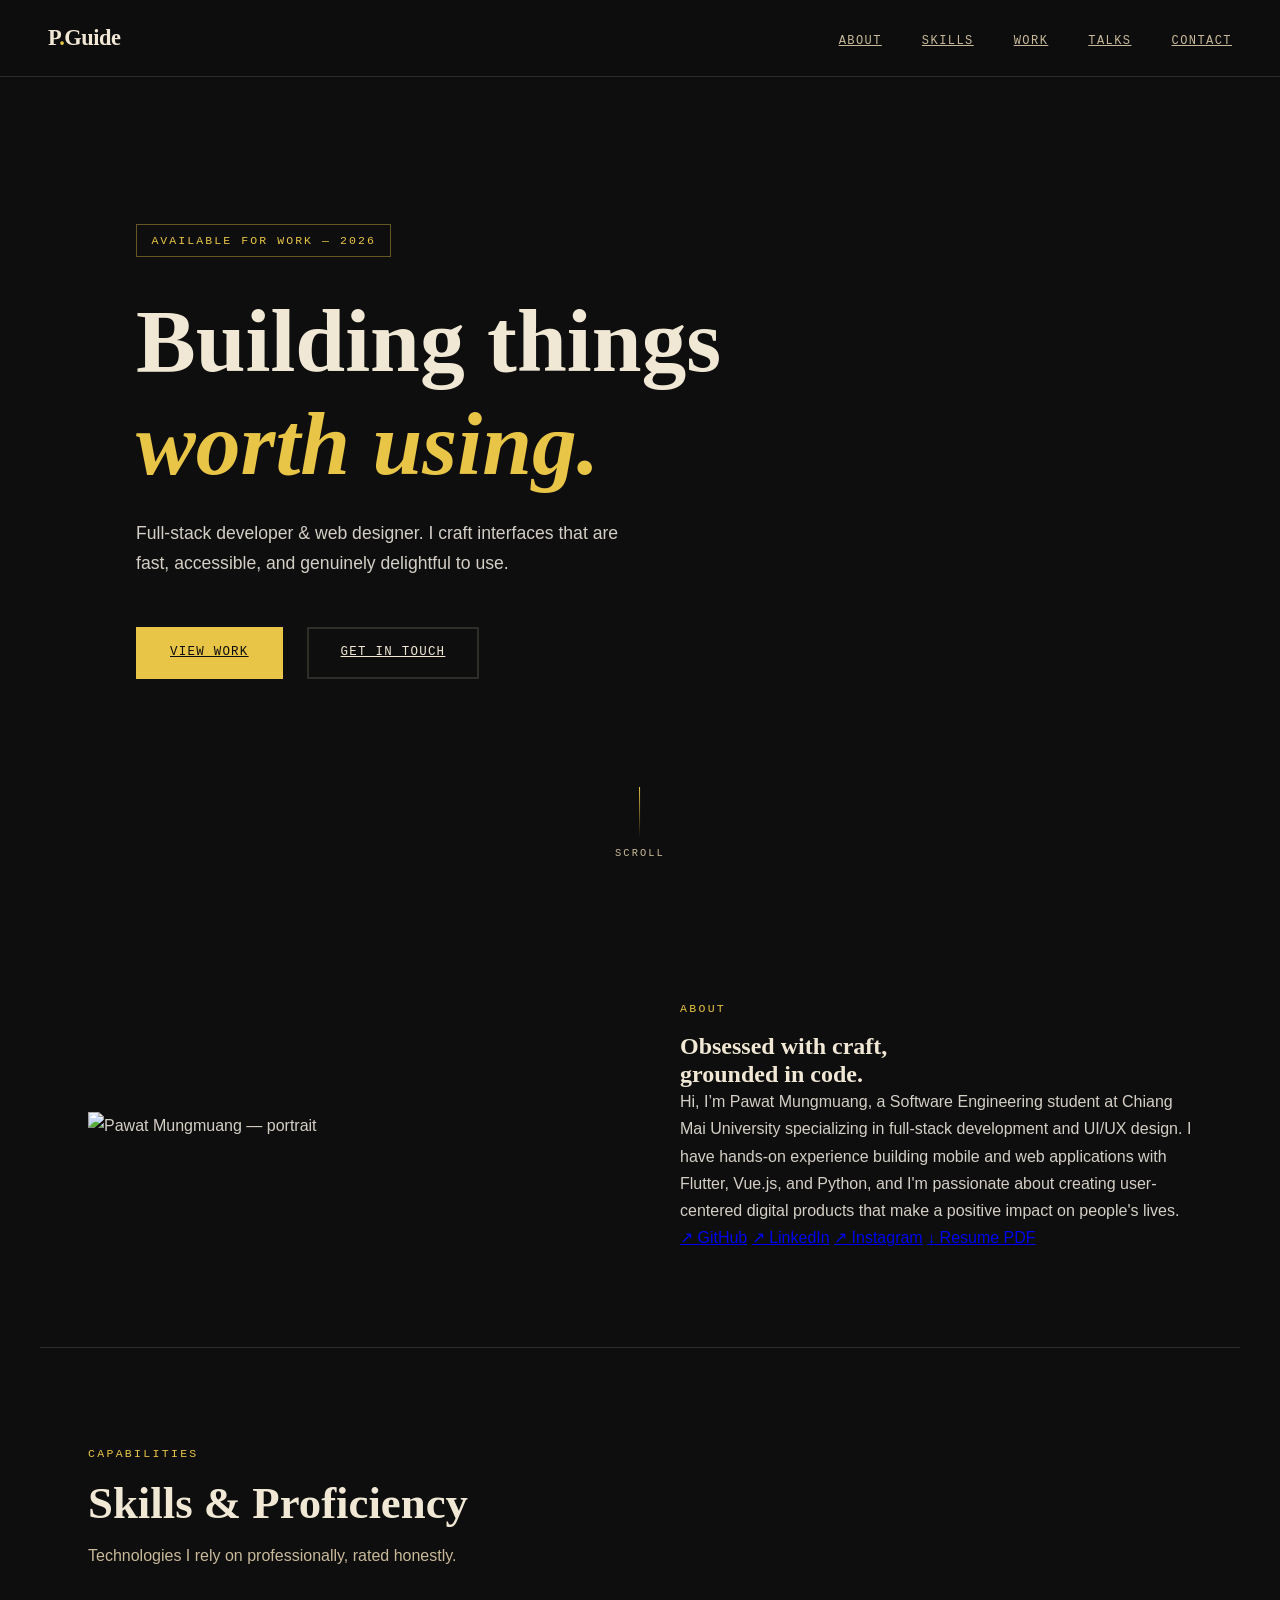
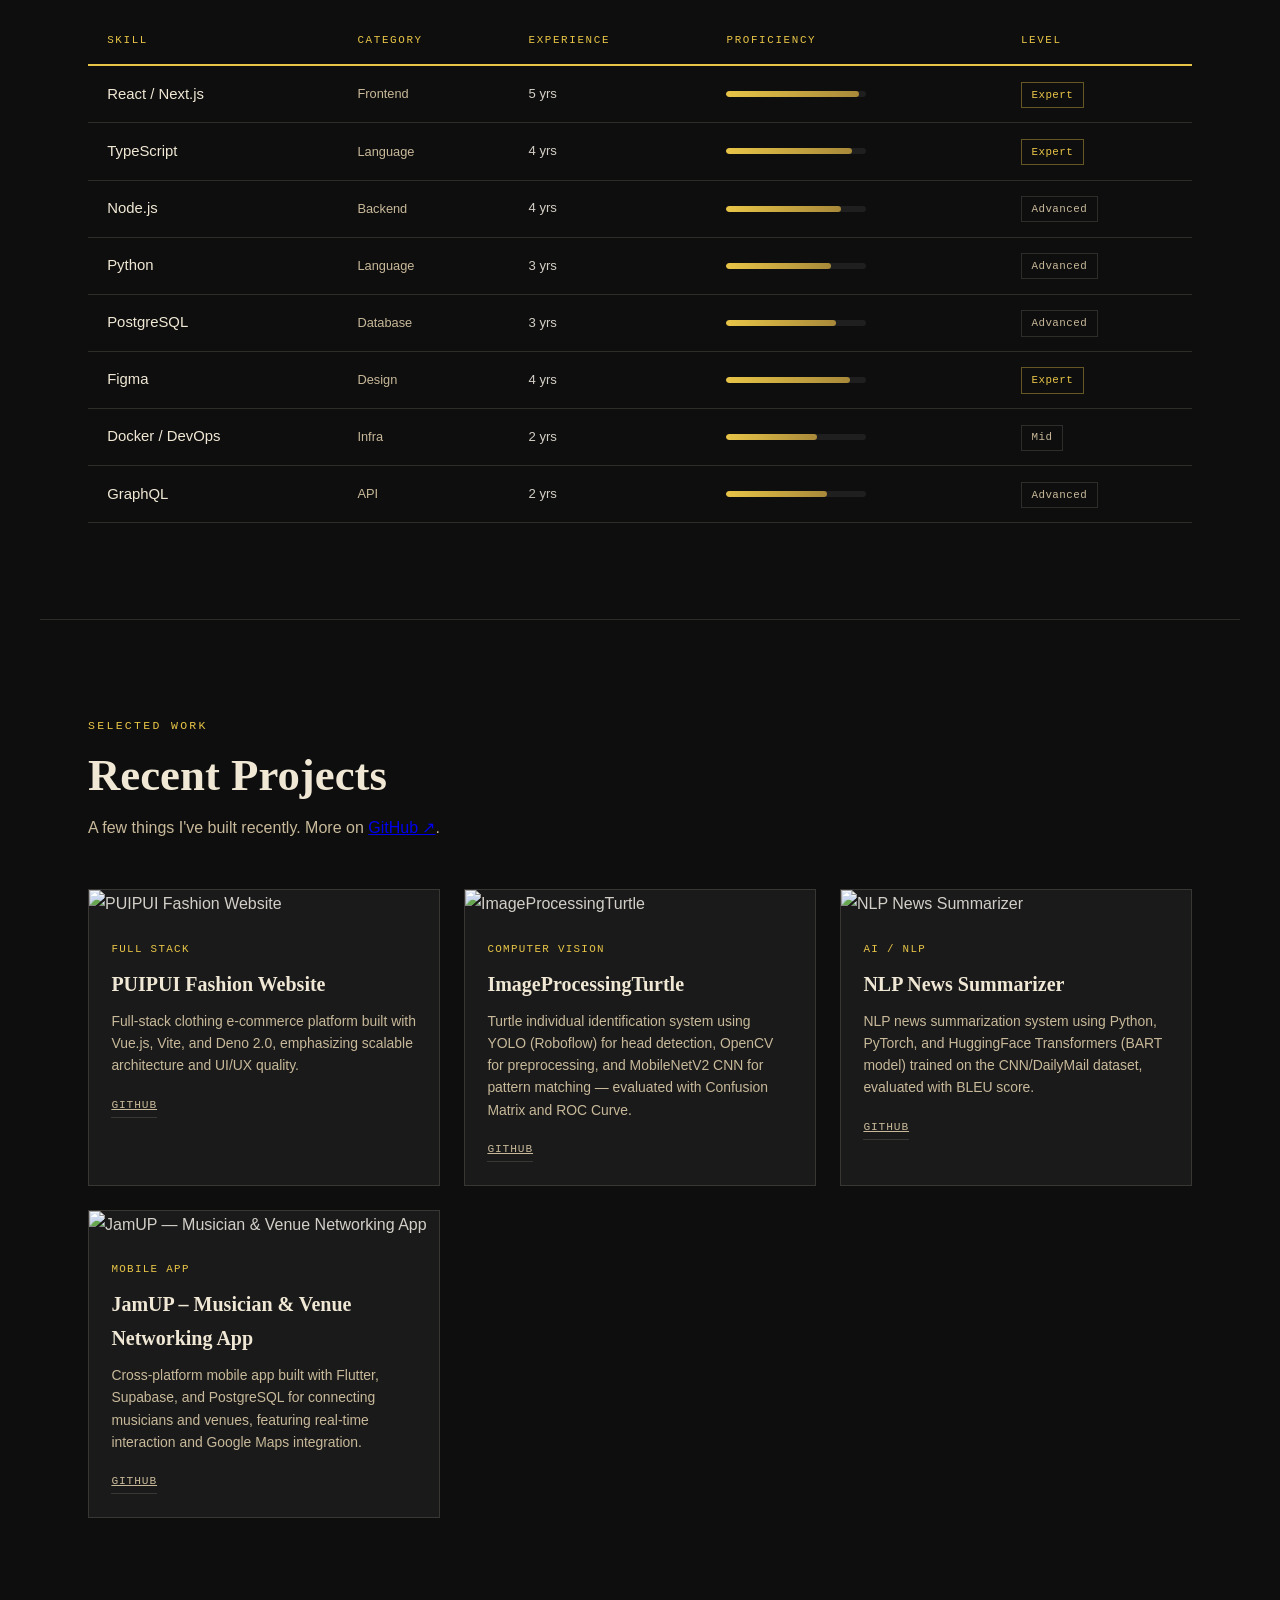
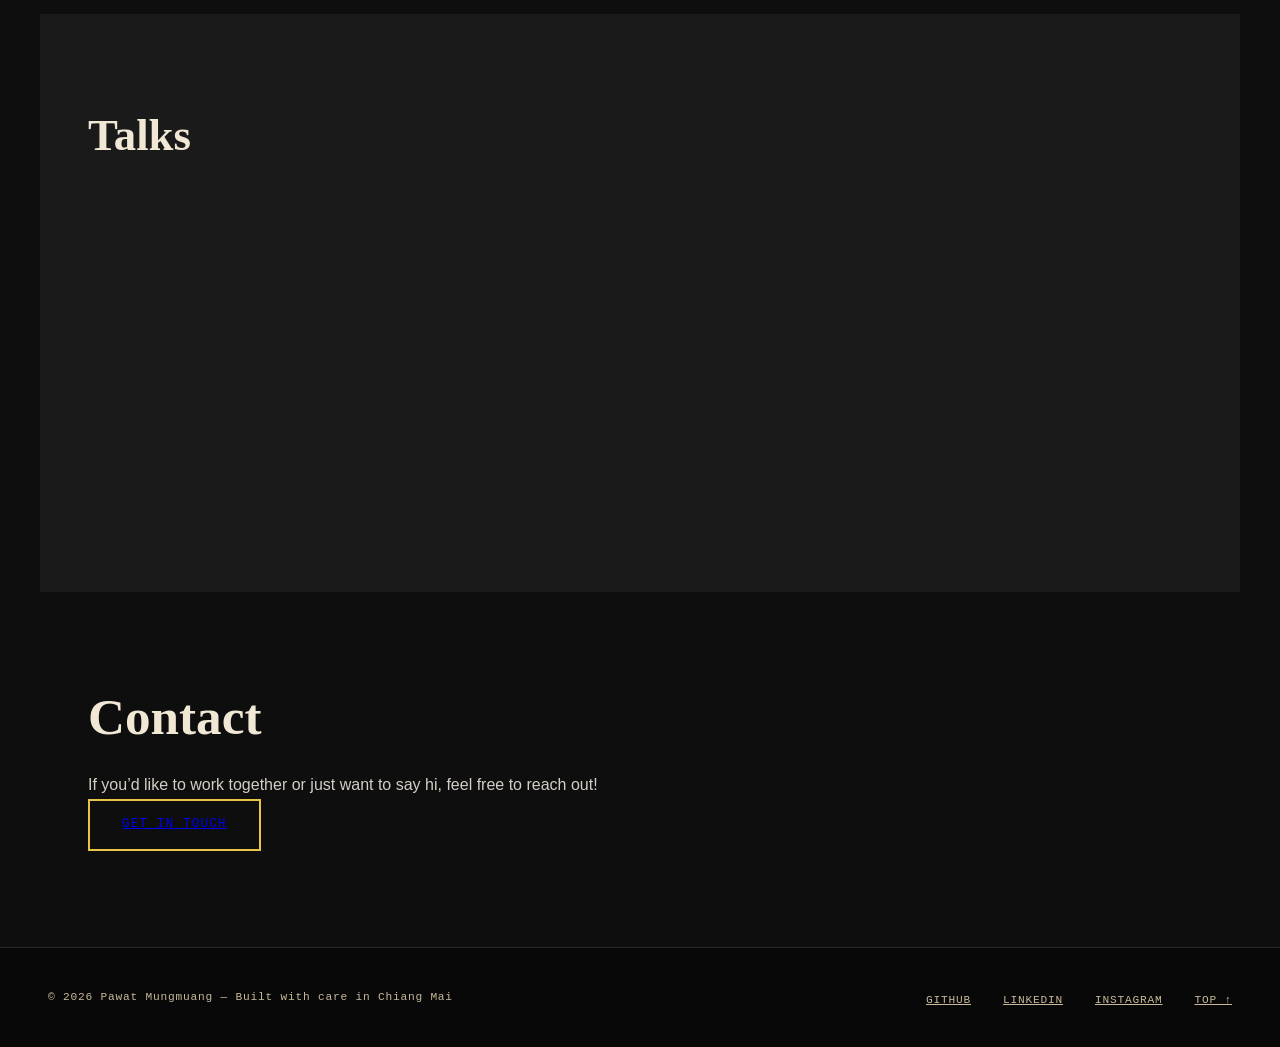
==== commit 5af0598e: "add pdf linked and projects detailed" ====
--- a/portfolio.html
+++ b/portfolio.html
@@ -56,17 +56,16 @@
       <div>
         <span class="label">About</span>
         <h2>Obsessed with craft,<br>grounded in code.</h2>
-        <p class="about-p">Hi, I’m Pawat Mungmuang, a full-stack developer and product designer based in Chiang Mai. I
-          specialize in
-          creating web applications that are not only functional but also visually appealing and user-friendly. With a
-          passion for technology and design, I strive to build products that make a positive impact on users' lives.</p>
+        <p class="about-p">Hi, I’m Pawat Mungmuang, a Software Engineering student at Chiang Mai University
+          specializing in full-stack development and UI/UX design. I have hands-on experience building mobile and web
+          applications with Flutter, Vue.js, and Python, and I'm passionate about creating user-centered digital
+          products that make a positive impact on people's lives.</p>
         <div class="socials">
           <a href="https://github.com/Guide5028" target="_blank" rel="noreferrer">↗ GitHub</a>
           <a href="https://www.linkedin.com/in/pawat-mungmuang-770a5140a/" target="_blank" rel="noreferrer">↗
             LinkedIn</a>
           <a href="https://www.instagram.com/microwarm.g/" target="_blank" rel="noreferrer">↗ Instagram</a>
-          <a href="https://drive.google.com/file/d/1X5JZJZJZJZJZJZJZJZJZJZJZJZJZJZJ/view?usp=sharing" target="_blank"
-            rel="noreferrer">↓ Resume PDF</a>
+          <a href="Pawat-Mungmuang-Resume.pdf" target="_blank" rel="noreferrer">↓ Resume PDF</a>
         </div>
       </div>
     </div>
@@ -186,47 +185,59 @@
   <section id="projects">
     <span class="label">Selected Work</span>
     <h2>Recent Projects</h2>
-    <p class="section-sub">A few things I've built recently. More on <a href="https://github.com" target="_blank"
-        rel="noreferrer">GitHub ↗</a>.</p>
+    <p class="section-sub">A few things I've built recently. More on <a href="https://github.com/Guide5028"
+        target="_blank" rel="noreferrer">GitHub ↗</a>.</p>
     <div class="card-grid">
       <div class="card">
-        <img alt="Meridian Dashboard"
-          src="https://images.unsplash.com/photo-1551288049-bebda4e38f71?w=600&h=375&fit=crop&auto=format">
-        <div class="card-body">
-          <span class="card-tag">Web App</span>
-          <div class="card-title">Meridian Dashboard</div>
-          <p class="card-desc">Real-time analytics platform with live data streams and customizable widgets for SaaS
-            metrics.</p>
-          <div class="card-links">
-            <a href="https://github.com" target="_blank" rel="noreferrer">GitHub</a>
-            <a href="https://github.com" target="_blank" rel="noreferrer">Live ↗</a>
-          </div>
-        </div>
-      </div>
-      <div class="card">
-        <img alt="Hazel E-Commerce"
-          src="https://images.unsplash.com/photo-1556742049-0cfed4f6a45d?w=600&h=375&fit=crop&auto=format">
+        <img alt="PUIPUI Fashion Website"
+          src="https://images.unsplash.com/photo-1441986300917-64674bd600d8?w=600&h=375&fit=crop&auto=format">
         <div class="card-body">
           <span class="card-tag">Full Stack</span>
-          <div class="card-title">Hazel E-Commerce</div>
-          <p class="card-desc">End-to-end storefront with headless CMS, Stripe payments, and a 98 Lighthouse score.</p>
-          <div class="card-links">
-            <a href="https://github.com" target="_blank" rel="noreferrer">GitHub</a>
-            <a href="https://github.com" target="_blank" rel="noreferrer">Live ↗</a>
-          </div>
-        </div>
-      </div>
-      <div class="card">
-        <img alt="Recycle Management Website"
-          src="https://media.discordapp.net/attachments/1333651254127235123/1532589100656492736/Screenshot_2569-07-31_at_10.21.45.png?ex=6a6d6653&is=6a6c14d3&hm=c44a9228c68ee12c54109293d2db63074d7901cdd359fbd3a3eaeb58b824cf7e&=&format=webp&quality=lossless&width=1894&height=1088">
-        <div class="card-body">
-          <span class="card-tag">Open Source</span>
-          <div class="card-title">Recycle Management Website</div>
-          <p class="card-desc">A web application for managing and optimizing recycling processes in urban environments.
-          </p>
-          <div class="card-links">
-            <a href="https://github.com/Guide5028/Secondhand-Management-System" target="_blank" rel="noreferrer">GitHub</a>
-            <a href="https://github.com" target="_blank" rel="noreferrer">Live ↗</a>
+          <div class="card-title">PUIPUI Fashion Website</div>
+          <p class="card-desc">Full-stack clothing e-commerce platform built with Vue.js, Vite, and Deno 2.0,
+            emphasizing scalable architecture and UI/UX quality.</p>
+          <div class="card-links">
+            <a href="https://github.com/Guide5028/PUIPUI-Software-Metric" target="_blank" rel="noreferrer">GitHub</a>
+          </div>
+        </div>
+      </div>
+      <div class="card">
+        <img alt="ImageProcessingTurtle"
+          src="https://images.unsplash.com/photo-1437622368342-7a3d73a34c8f?w=600&h=375&fit=crop&auto=format">
+        <div class="card-body">
+          <span class="card-tag">Computer Vision</span>
+          <div class="card-title">ImageProcessingTurtle</div>
+          <p class="card-desc">Turtle individual identification system using YOLO (Roboflow) for head detection,
+            OpenCV for preprocessing, and MobileNetV2 CNN for pattern matching — evaluated with Confusion Matrix and
+            ROC Curve.</p>
+          <div class="card-links">
+            <a href="https://github.com/Guide5028/ImageProcessingTurtleHead" target="_blank" rel="noreferrer">GitHub</a>
+          </div>
+        </div>
+      </div>
+      <div class="card">
+        <img alt="NLP News Summarizer"
+          src="https://images.unsplash.com/photo-1495020689067-958852a7765e?w=600&h=375&fit=crop&auto=format">
+        <div class="card-body">
+          <span class="card-tag">AI / NLP</span>
+          <div class="card-title">NLP News Summarizer</div>
+          <p class="card-desc">NLP news summarization system using Python, PyTorch, and HuggingFace Transformers
+            (BART model) trained on the CNN/DailyMail dataset, evaluated with BLEU score.</p>
+          <div class="card-links">
+            <a href="https://github.com/Guide5028/NLP_Project_NewSummary" target="_blank" rel="noreferrer">GitHub</a>
+          </div>
+        </div>
+      </div>
+      <div class="card">
+        <img alt="JamUP — Musician & Venue Networking App"
+          src="https://images.unsplash.com/photo-1493225457124-a3eb161ffa5f?w=600&h=375&fit=crop&auto=format">
+        <div class="card-body">
+          <span class="card-tag">Mobile App</span>
+          <div class="card-title">JamUP – Musician &amp; Venue Networking App</div>
+          <p class="card-desc">Cross-platform mobile app built with Flutter, Supabase, and PostgreSQL for connecting
+            musicians and venues, featuring real-time interaction and Google Maps integration.</p>
+          <div class="card-links">
+            <a href="https://github.com/Guide5028/jamupproject" target="_blank" rel="noreferrer">GitHub</a>
           </div>
         </div>
       </div>
--- a/style.css
+++ b/style.css
@@ -426,9 +426,146 @@
 }
 
 /* Video */
+#video {
+  background: var(--card);
+  padding: 6rem 3rem;
+}
+
+.vid-inner {
+  max-width: 1200px;
+  margin: 0 auto;
+}
+
 #video h2 {
   margin-bottom: 0.75rem;
   font-size: clamp(2rem, 3.5vw, 3rem);
+}
+
+.video-sub {
+  color: var(--muted);
+  max-width: 58ch;
+  margin-bottom: 3rem;
+}
+
+.video-wrap {
+  border: 1px solid var(--b-sub);
+  height: 0;
+  padding-bottom: 56.25%;
+  position: relative;
+  overflow: hidden;
+  box-shadow: 0 0 80px #e8c5470f;
+}
+
+.video-wrap iframe {
+  border: none;
+  width: 100%;
+  height: 100%;
+  position: absolute;
+  top: 0;
+  left: 0;
+}
+
+* Contact */
+#contact .g2 {
+  align-items: start;
+}
+
+#contact h2 {
+  margin-bottom: 1.5rem;
+  font-size: clamp(2.2rem, 4vw, 3.5rem);
+}
+
+.contact-p {
+  color: var(--body);
+  margin-bottom: 2rem;
+}
+
+.ci-list {
+  flex-direction: column;
+  gap: 1.25rem;
+  list-style: none;
+  display: flex;
+}
+
+.ci-list li {
+  border-left: 2px solid var(--b-acc);
+  align-items: flex-start;
+  gap: 1rem;
+  padding-left: 1rem;
+  display: flex;
+}
+
+.ci-lbl {
+  text-transform: uppercase;
+  letter-spacing: 0.1em;
+  color: var(--accent);
+  min-width: 82px;
+  padding-top: 0.1rem;
+  font-family: "JetBrains Mono", monospace;
+  font-size: 0.7rem;
+}
+
+.ci-val {
+  color: var(--cream);
+  font-size: 0.95rem;
+}
+
+.ci-val a {
+  color: var(--cream);
+  border-bottom: 1px solid var(--b-sub);
+  padding-bottom: 0.1rem;
+}
+
+.ci-val a:hover {
+  color: var(--accent);
+  border-color: var(--b-acc);
+}
+
+form {
+  flex-direction: column;
+  gap: 1.2rem;
+  display: flex;
+}
+
+.fg {
+  flex-direction: column;
+  gap: 0.45rem;
+  display: flex;
+}
+
+.fg label {
+  letter-spacing: 0.12em;
+  text-transform: uppercase;
+  color: var(--muted);
+  font-family: "JetBrains Mono", monospace;
+  font-size: 0.7rem;
+}
+
+.fg input,
+.fg textarea {
+  border: 1px solid var(--b-sub);
+  color: var(--cream);
+  resize: none;
+  background: #ffffff0a;
+  outline: none;
+  padding: 0.8rem 1rem;
+  font-family: "Inter", sans-serif;
+  font-size: 0.93rem;
+  transition: border-color 0.2s;
+}
+
+.fg input:focus,
+.fg textarea:focus {
+  border-color: var(--accent);
+}
+
+.fg input::placeholder,
+.fg textarea::placeholder {
+  color: #c8b99a47;
+}
+
+.contact-submit {
+  align-self: flex-start;
 }
 
 /* Footer */
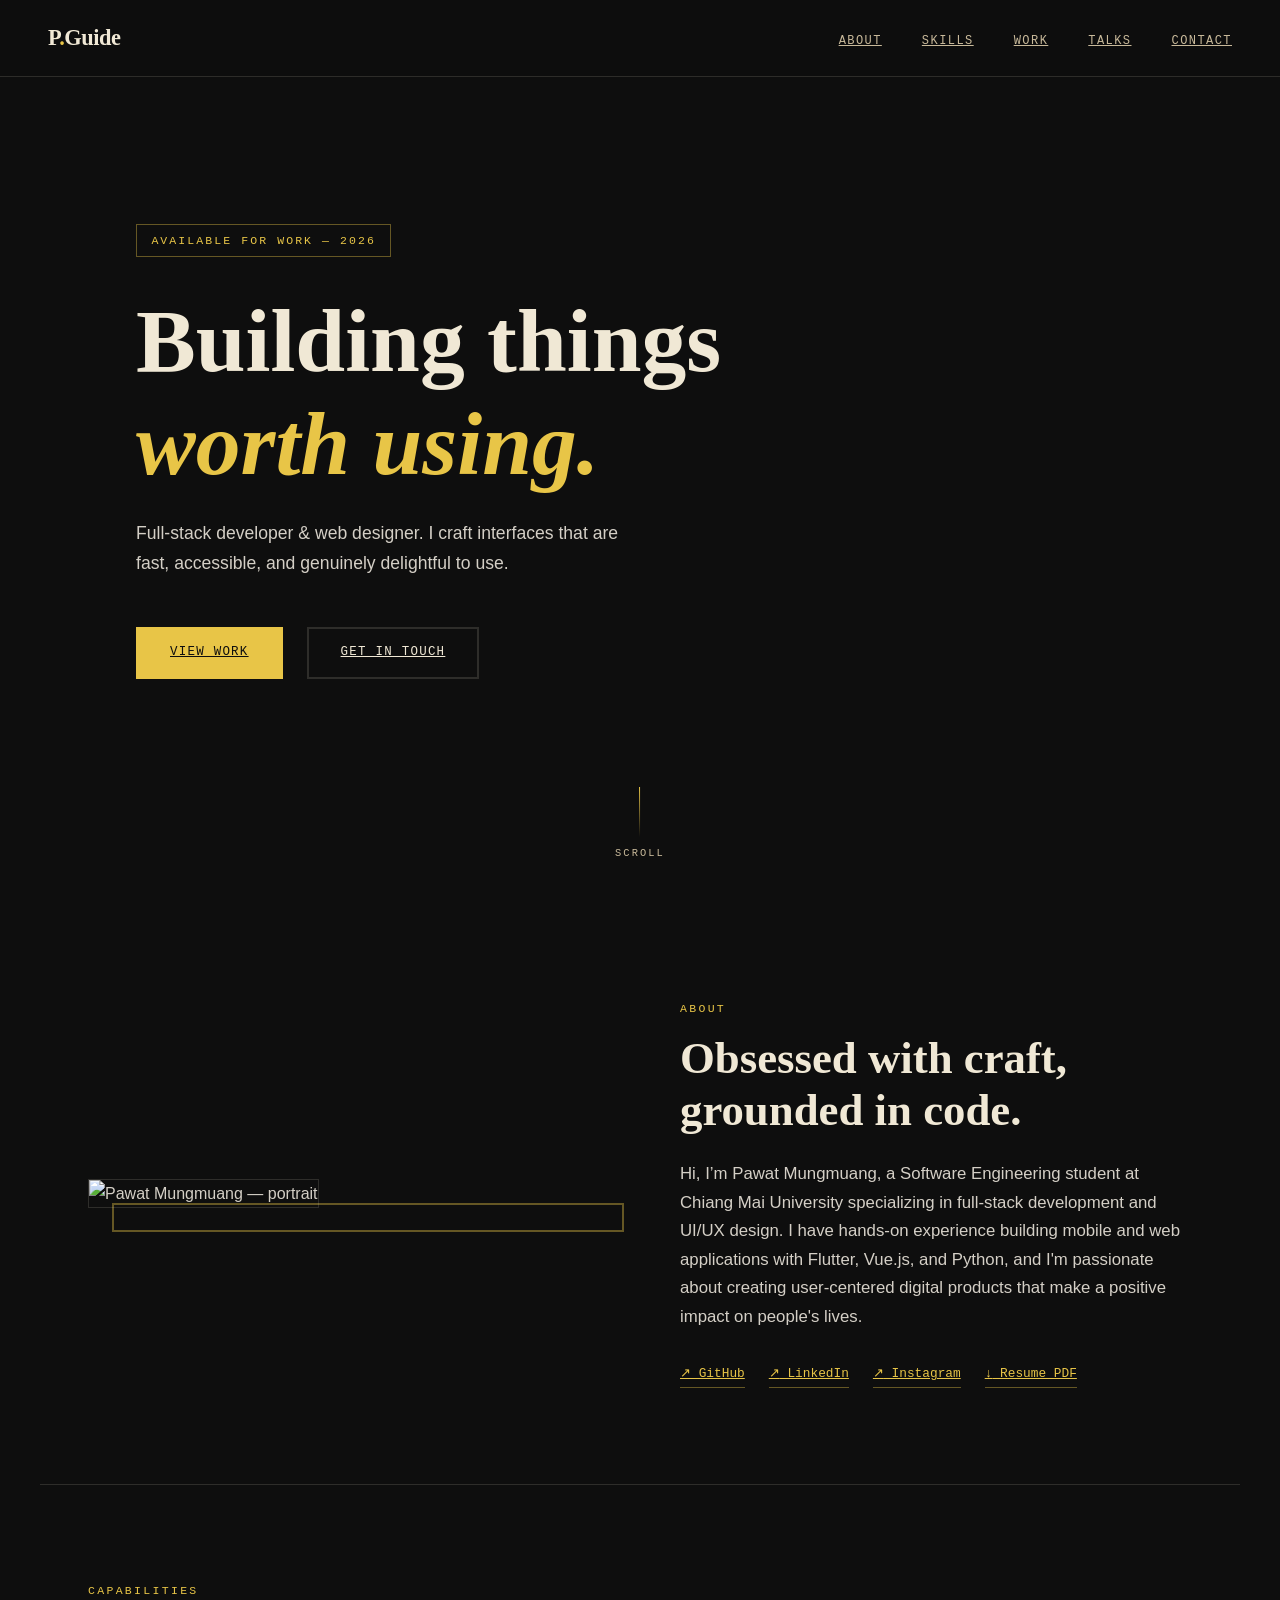
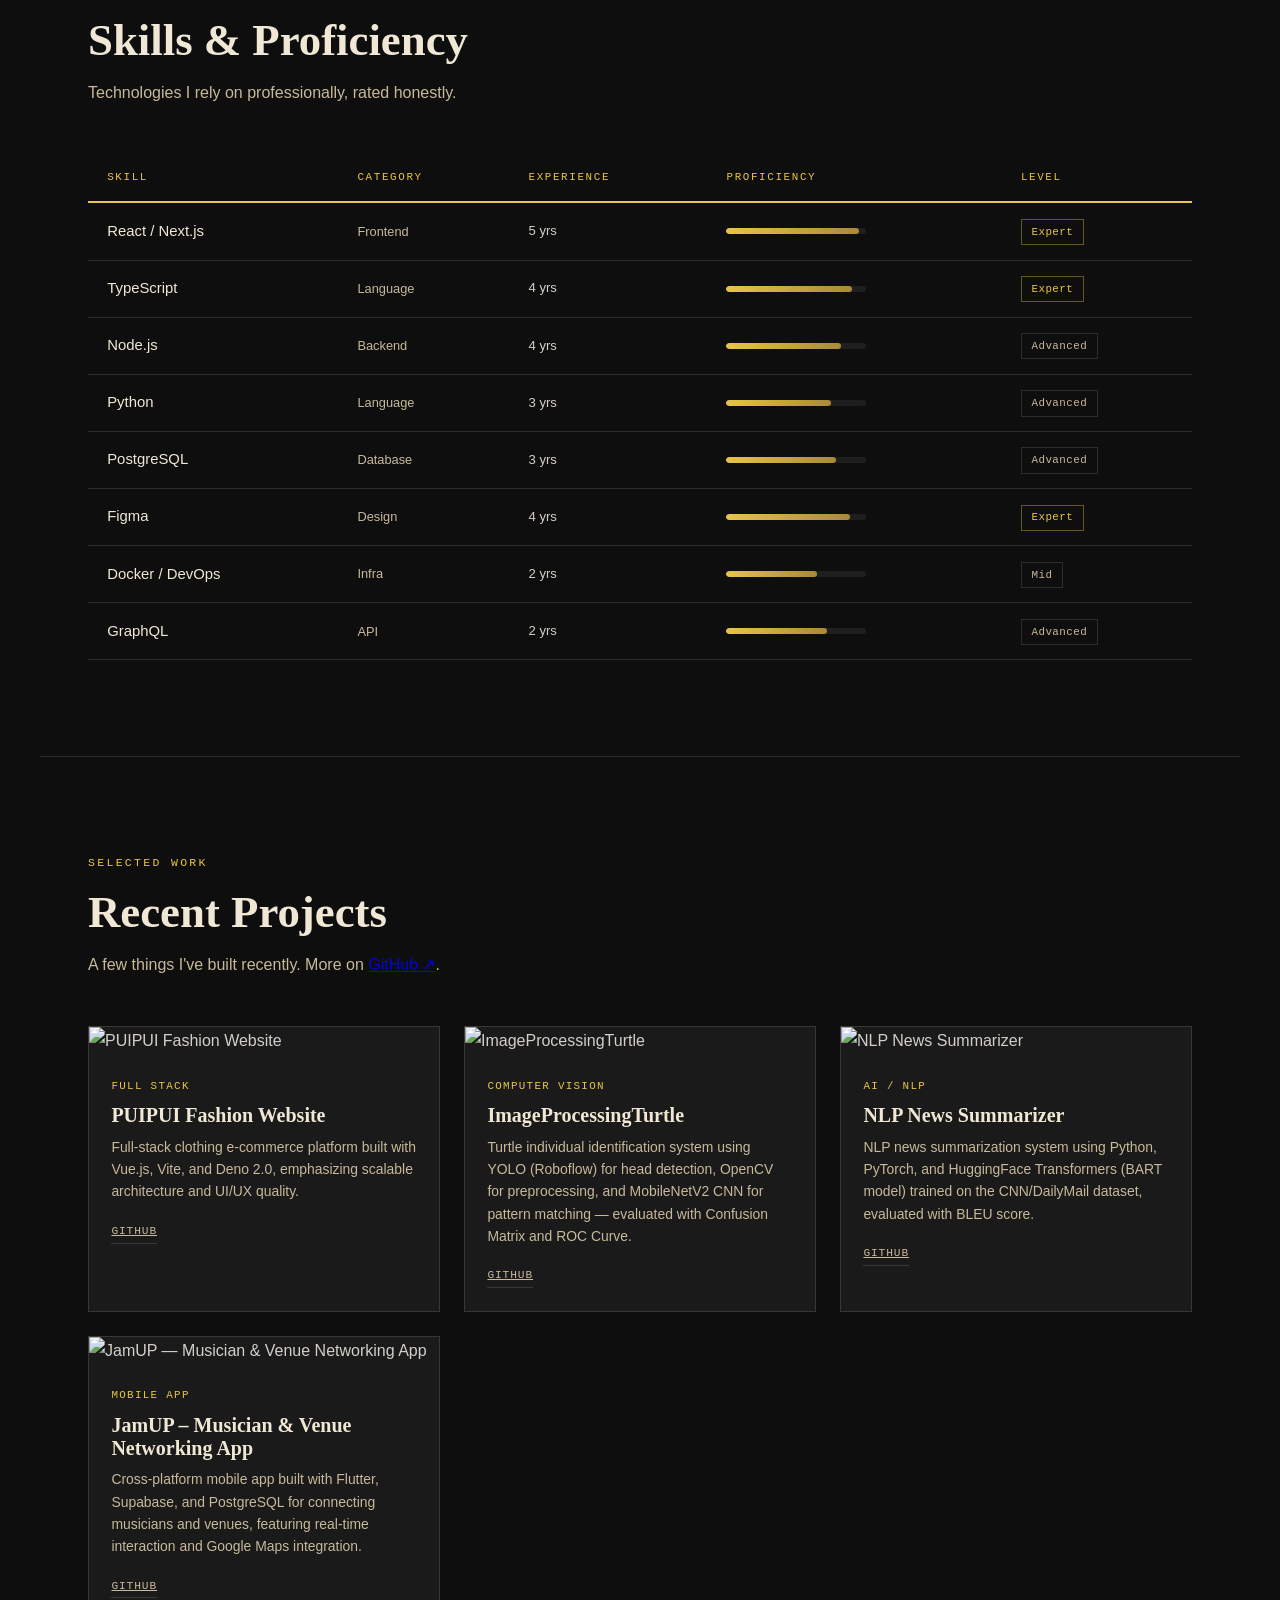
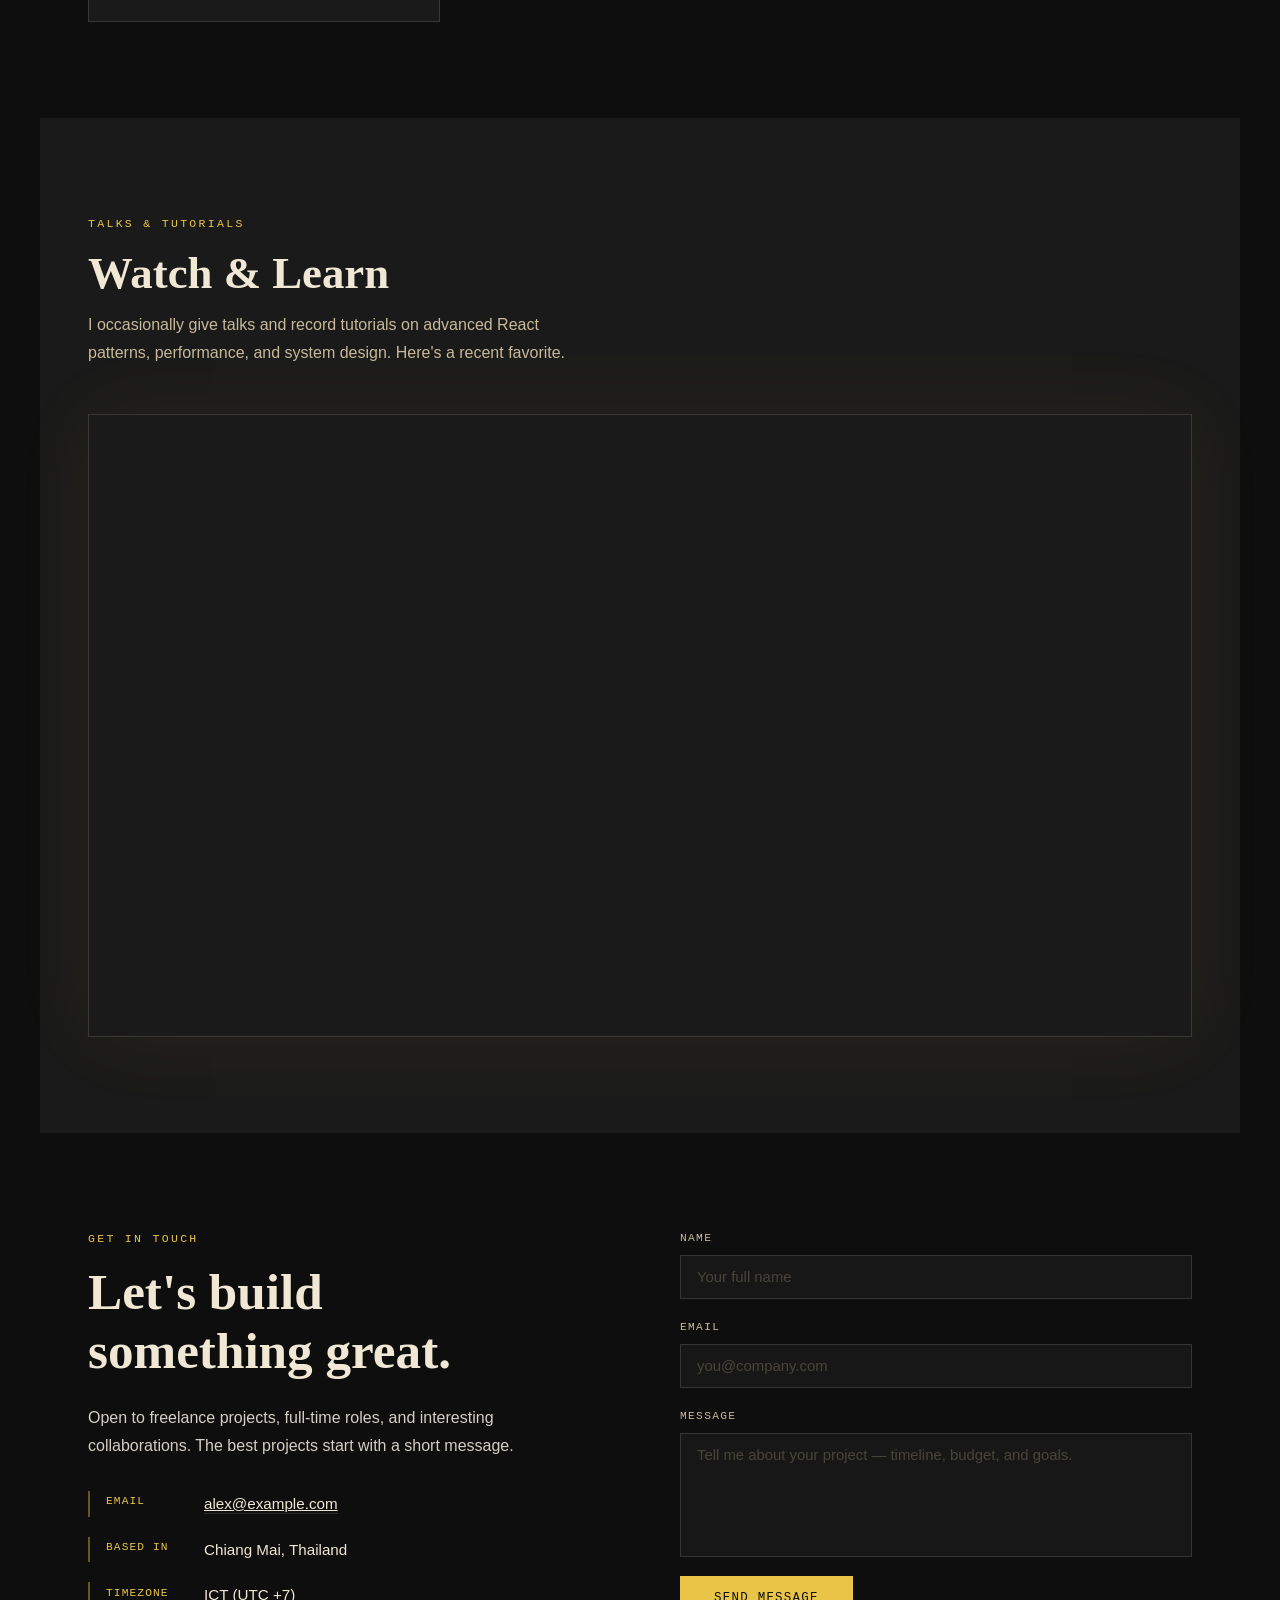
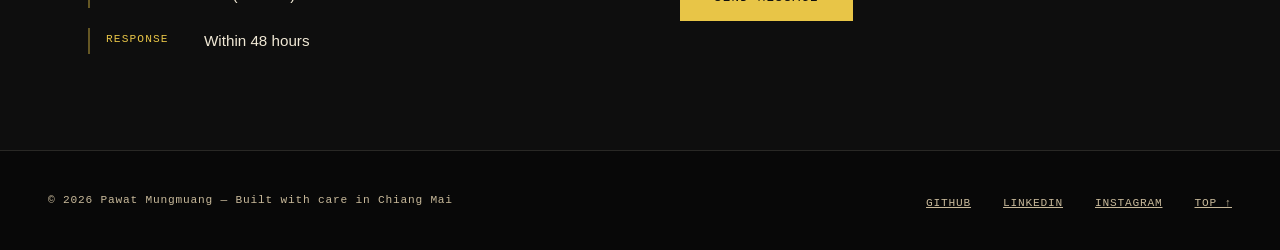
==== commit 330d74e4: "All done ready to review code" ====
--- a/portfolio.html
+++ b/portfolio.html
@@ -50,7 +50,7 @@
   <section id="about">
     <div class="g2">
       <div class="img-frame">
-        <img alt="Pawat Mungmuang — portrait"
+        <img alt="Pawat Mungmuang — portrait" width="500" height="667"
           src="https://images.unsplash.com/photo-1507003211169-0a1dd7228f2d?w=500&h=667&fit=crop&auto=format">
       </div>
       <div>
@@ -61,17 +61,18 @@
           applications with Flutter, Vue.js, and Python, and I'm passionate about creating user-centered digital
           products that make a positive impact on people's lives.</p>
         <div class="socials">
-          <a href="https://github.com/Guide5028" target="_blank" rel="noreferrer">↗ GitHub</a>
-          <a href="https://www.linkedin.com/in/pawat-mungmuang-770a5140a/" target="_blank" rel="noreferrer">↗
-            LinkedIn</a>
-          <a href="https://www.instagram.com/microwarm.g/" target="_blank" rel="noreferrer">↗ Instagram</a>
-          <a href="Pawat-Mungmuang-Resume.pdf" target="_blank" rel="noreferrer">↓ Resume PDF</a>
-        </div>
-      </div>
-    </div>
-  </section>
-
-  <hr class="divider">
+          <a href="https://github.com/Guide5028" target="_blank" rel="noreferrer"><span aria-hidden="true">↗</span>
+            GitHub</a>
+          <a href="https://www.linkedin.com/in/pawat-mungmuang-770a5140a/" target="_blank" rel="noreferrer"><span
+              aria-hidden="true">↗</span> LinkedIn</a>
+          <a href="https://www.instagram.com/microwarm.g/" target="_blank" rel="noreferrer"><span
+              aria-hidden="true">↗</span> Instagram</a>
+          <a href="Pawat-Mungmuang-Resume.pdf" target="_blank" rel="noreferrer"><span aria-hidden="true">↓</span>
+            Resume PDF</a>
+        </div>
+      </div>
+    </div>
+  </section>
 
   <section id="skills">
     <span class="label">Capabilities</span>
@@ -94,7 +95,7 @@
           <td class="mono skill-years">5 yrs</td>
           <td>
             <div class="bar-wrap">
-              <div class="bar-fill" style="width: 95%;"></div>
+              <div class="bar-fill" style="--pct: 95%;"></div>
             </div>
           </td>
           <td><span class="badge expert">Expert</span></td>
@@ -105,7 +106,7 @@
           <td class="mono skill-years">4 yrs</td>
           <td>
             <div class="bar-wrap">
-              <div class="bar-fill" style="width: 90%;"></div>
+              <div class="bar-fill" style="--pct: 90%;"></div>
             </div>
           </td>
           <td><span class="badge expert">Expert</span></td>
@@ -116,7 +117,7 @@
           <td class="mono skill-years">4 yrs</td>
           <td>
             <div class="bar-wrap">
-              <div class="bar-fill" style="width: 82%;"></div>
+              <div class="bar-fill" style="--pct: 82%;"></div>
             </div>
           </td>
           <td><span class="badge">Advanced</span></td>
@@ -127,7 +128,7 @@
           <td class="mono skill-years">3 yrs</td>
           <td>
             <div class="bar-wrap">
-              <div class="bar-fill" style="width: 75%;"></div>
+              <div class="bar-fill" style="--pct: 75%;"></div>
             </div>
           </td>
           <td><span class="badge">Advanced</span></td>
@@ -138,7 +139,7 @@
           <td class="mono skill-years">3 yrs</td>
           <td>
             <div class="bar-wrap">
-              <div class="bar-fill" style="width: 78%;"></div>
+              <div class="bar-fill" style="--pct: 78%;"></div>
             </div>
           </td>
           <td><span class="badge">Advanced</span></td>
@@ -149,7 +150,7 @@
           <td class="mono skill-years">4 yrs</td>
           <td>
             <div class="bar-wrap">
-              <div class="bar-fill" style="width: 88%;"></div>
+              <div class="bar-fill" style="--pct: 88%;"></div>
             </div>
           </td>
           <td><span class="badge expert">Expert</span></td>
@@ -160,7 +161,7 @@
           <td class="mono skill-years">2 yrs</td>
           <td>
             <div class="bar-wrap">
-              <div class="bar-fill" style="width: 65%;"></div>
+              <div class="bar-fill" style="--pct: 65%;"></div>
             </div>
           </td>
           <td><span class="badge">Mid</span></td>
@@ -171,7 +172,7 @@
           <td class="mono skill-years">2 yrs</td>
           <td>
             <div class="bar-wrap">
-              <div class="bar-fill" style="width: 72%;"></div>
+              <div class="bar-fill" style="--pct: 72%;"></div>
             </div>
           </td>
           <td><span class="badge">Advanced</span></td>
@@ -179,8 +180,6 @@
       </tbody>
     </table>
   </section>
-
-  <hr class="divider">
 
   <section id="projects">
     <span class="label">Selected Work</span>
@@ -189,11 +188,11 @@
         target="_blank" rel="noreferrer">GitHub ↗</a>.</p>
     <div class="card-grid">
       <div class="card">
-        <img alt="PUIPUI Fashion Website"
+        <img alt="PUIPUI Fashion Website" width="600" height="375"
           src="https://images.unsplash.com/photo-1441986300917-64674bd600d8?w=600&h=375&fit=crop&auto=format">
         <div class="card-body">
           <span class="card-tag">Full Stack</span>
-          <div class="card-title">PUIPUI Fashion Website</div>
+          <h3 class="card-title">PUIPUI Fashion Website</h3>
           <p class="card-desc">Full-stack clothing e-commerce platform built with Vue.js, Vite, and Deno 2.0,
             emphasizing scalable architecture and UI/UX quality.</p>
           <div class="card-links">
@@ -202,11 +201,11 @@
         </div>
       </div>
       <div class="card">
-        <img alt="ImageProcessingTurtle"
+        <img alt="ImageProcessingTurtle" width="600" height="375"
           src="https://images.unsplash.com/photo-1437622368342-7a3d73a34c8f?w=600&h=375&fit=crop&auto=format">
         <div class="card-body">
           <span class="card-tag">Computer Vision</span>
-          <div class="card-title">ImageProcessingTurtle</div>
+          <h3 class="card-title">ImageProcessingTurtle</h3>
           <p class="card-desc">Turtle individual identification system using YOLO (Roboflow) for head detection,
             OpenCV for preprocessing, and MobileNetV2 CNN for pattern matching — evaluated with Confusion Matrix and
             ROC Curve.</p>
@@ -216,11 +215,11 @@
         </div>
       </div>
       <div class="card">
-        <img alt="NLP News Summarizer"
+        <img alt="NLP News Summarizer" width="600" height="375"
           src="https://images.unsplash.com/photo-1495020689067-958852a7765e?w=600&h=375&fit=crop&auto=format">
         <div class="card-body">
           <span class="card-tag">AI / NLP</span>
-          <div class="card-title">NLP News Summarizer</div>
+          <h3 class="card-title">NLP News Summarizer</h3>
           <p class="card-desc">NLP news summarization system using Python, PyTorch, and HuggingFace Transformers
             (BART model) trained on the CNN/DailyMail dataset, evaluated with BLEU score.</p>
           <div class="card-links">
@@ -229,11 +228,11 @@
         </div>
       </div>
       <div class="card">
-        <img alt="JamUP — Musician & Venue Networking App"
+        <img alt="JamUP — Musician & Venue Networking App" width="600" height="375"
           src="https://images.unsplash.com/photo-1493225457124-a3eb161ffa5f?w=600&h=375&fit=crop&auto=format">
         <div class="card-body">
           <span class="card-tag">Mobile App</span>
-          <div class="card-title">JamUP – Musician &amp; Venue Networking App</div>
+          <h3 class="card-title">JamUP – Musician &amp; Venue Networking App</h3>
           <p class="card-desc">Cross-platform mobile app built with Flutter, Supabase, and PostgreSQL for connecting
             musicians and venues, featuring real-time interaction and Google Maps integration.</p>
           <div class="card-links">
@@ -245,11 +244,13 @@
   </section>
 
   <section id="video">
-    <div class="section-content">
-      <h2>Talks</h2>
-      <div class="video-container">
-        <iframe width="560" height="315" src="https://www.youtube.com/watch?v=dQw4w9WgXcQ" title="YouTube video player"
-          frameborder="0"
+    <div class="vid-inner">
+      <span class="label">Talks &amp; Tutorials</span>
+      <h2>Watch &amp; Learn</h2>
+      <p class="video-sub">I occasionally give talks and record tutorials on advanced React patterns, performance, and
+        system design. Here's a recent favorite.</p>
+      <div class="video-wrap">
+        <iframe src="https://www.youtube.com/embed/dQw4w9WgXcQ" title="YouTube — Featured talk"
           allow="accelerometer; autoplay; clipboard-write; encrypted-media; gyroscope; picture-in-picture"
           allowfullscreen></iframe>
       </div>
@@ -257,10 +258,36 @@
   </section>
 
   <section id="contact">
-    <div class="section-content">
-      <h2>Contact</h2>
-      <p>If you’d like to work together or just want to say hi, feel free to reach out!</p>
-      <a href="mailto:pawat.mungmuang@gmail.com" class="btn btn-primary">Get in Touch</a>
+    <div class="g2">
+      <div>
+        <span class="label">Get in Touch</span>
+        <h2>Let's build<br>something great.</h2>
+        <p class="contact-p">Open to freelance projects, full-time roles, and interesting collaborations. The best
+          projects start with a short message.</p>
+        <ul class="ci-list">
+          <li><span class="ci-lbl">Email</span><span class="ci-val"><a
+                href="mailto:alex@example.com">alex@example.com</a></span></li>
+          <li><span class="ci-lbl">Based in</span><span class="ci-val">Chiang Mai, Thailand</span></li>
+          <li><span class="ci-lbl">Timezone</span><span class="ci-val mono">ICT (UTC +7)</span></li>
+          <li><span class="ci-lbl">Response</span><span class="ci-val">Within 48 hours</span></li>
+        </ul>
+      </div>
+      <form>
+        <div class="fg">
+          <label for="fname">Name</label>
+          <input id="fname" name="name" placeholder="Your full name" type="text" required>
+        </div>
+        <div class="fg">
+          <label for="femail">Email</label>
+          <input id="femail" name="email" placeholder="you@company.com" type="email" required>
+        </div>
+        <div class="fg">
+          <label for="fmsg">Message</label>
+          <textarea id="fmsg" name="message" rows="6"
+            placeholder="Tell me about your project — timeline, budget, and goals." required></textarea>
+        </div>
+        <button type="submit" class="btn btn-fill contact-submit">Send Message</button>
+      </form>
     </div>
   </section>
 
--- a/style.css
+++ b/style.css
@@ -98,11 +98,9 @@
   display: grid;
 }
 
-hr.divider {
-  border: none;
+#skills,
+#projects {
   border-top: 1px solid var(--b-sub);
-  max-width: 1200px;
-  margin: 0 auto;
 }
 
 .label {
@@ -249,8 +247,59 @@
 }
 
 /* About */
-#about {
-  padding: 6rem 3rem;
+#about .g2 {
+  align-items: center;
+}
+
+.img-frame {
+  position: relative;
+}
+
+.img-frame img {
+  aspect-ratio: 3 / 4;
+  object-fit: cover;
+  border: 1px solid var(--b-sub);
+  width: 100%;
+}
+
+.img-frame::after {
+  content: "";
+  border: 2px solid var(--b-acc);
+  z-index: -1;
+  position: absolute;
+  inset: 1.5rem -1.5rem -1.5rem 1.5rem;
+}
+
+#about h2 {
+  margin-bottom: 1.5rem;
+  font-size: clamp(2rem, 3.5vw, 3.2rem);
+}
+
+.about-p {
+  color: var(--body);
+  margin-bottom: 1.25rem;
+  font-size: 1.05rem;
+}
+
+.socials {
+  flex-wrap: wrap;
+  gap: 1.5rem;
+  margin-top: 2rem;
+  display: flex;
+}
+
+.socials a {
+  color: var(--accent);
+  border-bottom: 1px solid var(--b-acc);
+  padding-bottom: 0.15rem;
+  font-family: "JetBrains Mono", monospace;
+  font-size: 0.8rem;
+  transition: color 0.2s, border-color 0.2s;
+}
+
+.socials a:hover {
+  color: var(--cream);
+  border-color: var(--cream);
 }
 
 /* Skills */
@@ -321,6 +370,7 @@
 .bar-fill {
   background: linear-gradient(90deg, var(--accent), var(--accent2));
   border-radius: 3px;
+  width: var(--pct);
   height: 100%;
 }
 
@@ -465,7 +515,7 @@
   left: 0;
 }
 
-* Contact */
+/* Contact */
 #contact .g2 {
   align-items: start;
 }
